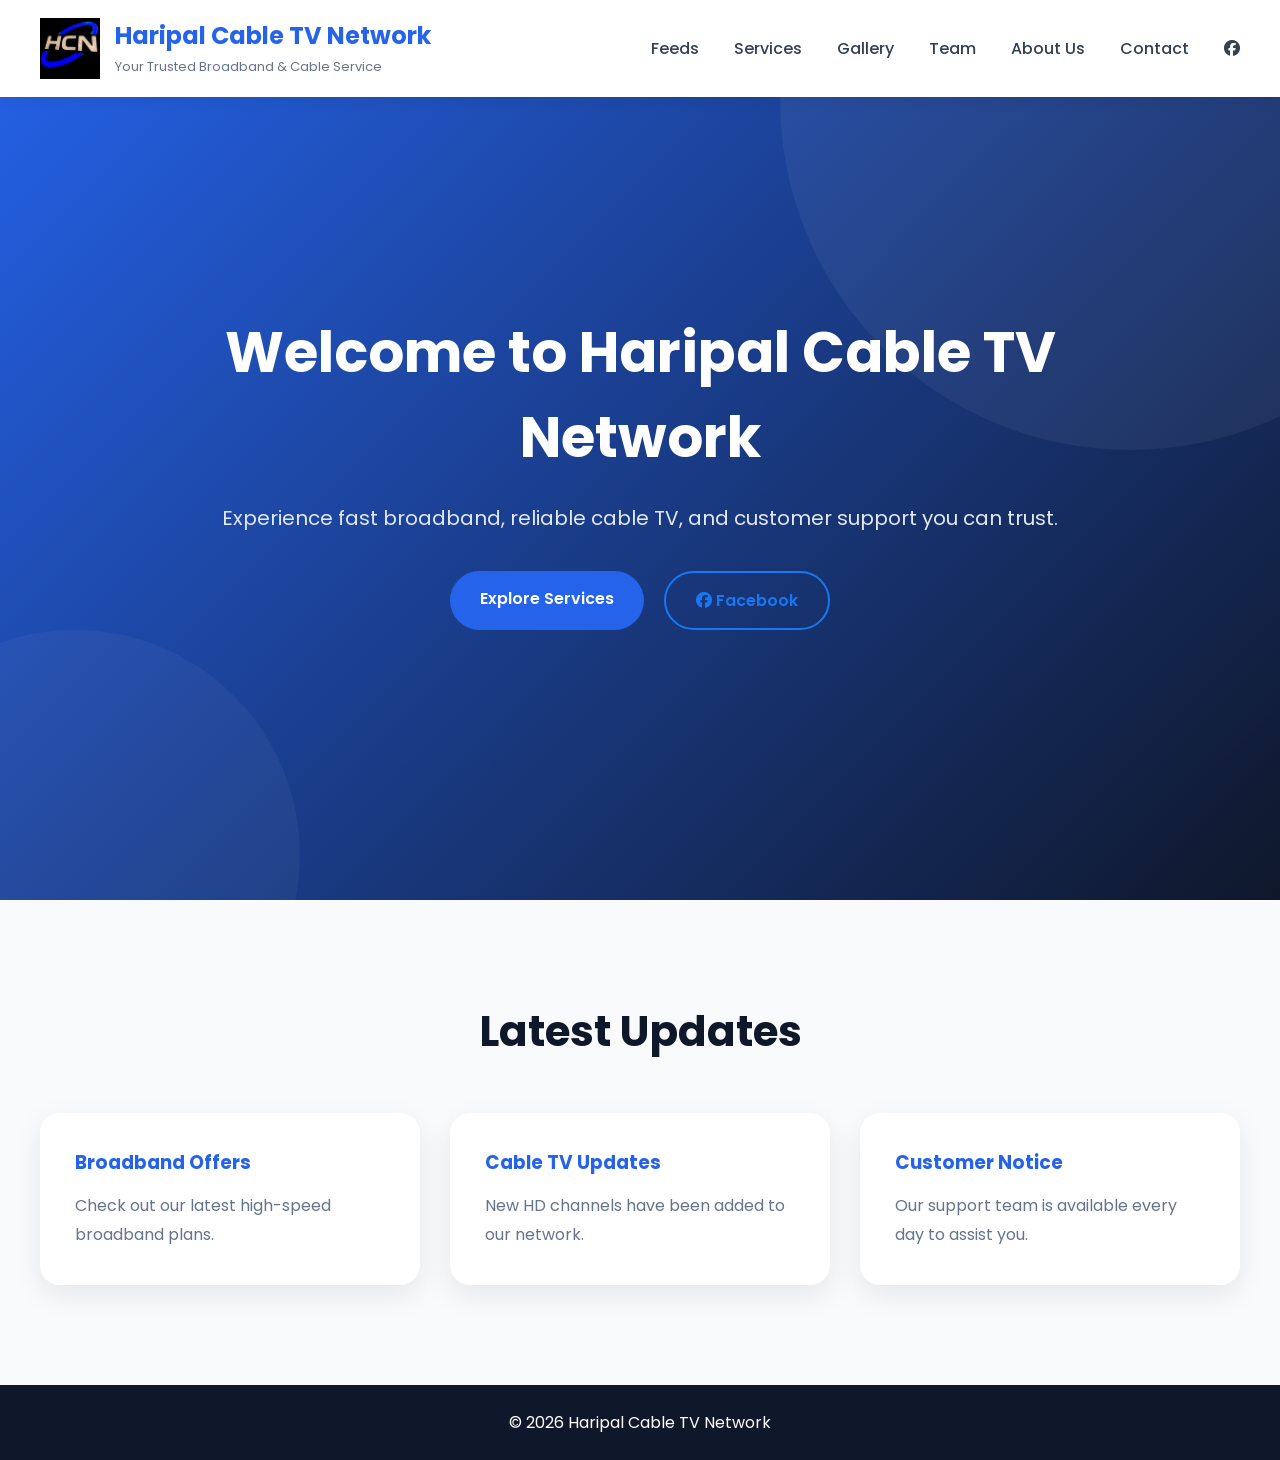
==== index.html @ 0d209b60 "Initial website upload" ====
<!DOCTYPE html>
<html lang="en">
<head>
    <meta charset="UTF-8">
    <meta name="viewport" content="width=device-width, initial-scale=1.0">

    <title>Haripal Cable TV Network</title>

    <link rel="stylesheet" href="style.css">

    <!-- Google Font -->
    <link href="https://fonts.googleapis.com/css2?family=Poppins:wght@300;400;500;600;700&display=swap" rel="stylesheet">

    <!-- Font Awesome -->
    <link rel="stylesheet"
    href="https://cdnjs.cloudflare.com/ajax/libs/font-awesome/6.6.0/css/all.min.css">

</head>
<body>

<!-- ================= NAVBAR ================= -->

<header>

    <nav class="navbar">

        <a href="#" class="logo">
            <img src="images/HCN.jpg" alt="Haripal Cable TV Network">
            <div>
                <h2>Haripal Cable TV Network</h2>
                <span>Your Trusted Broadband & Cable Service</span>
            </div>
        </a>

        <ul class="nav-links">

            <li><a href="index.html#feeds">Feeds</a></li>
            <li><a href="services.html">Services</a></li>
            <li><a href="gallery.html">Gallery</a></li>
            <li><a href="team.html">Team</a></li>
            <li><a href="about.html">About Us</a></li>
            <li><a href="contact.html">Contact</a></li>

            <li>
                <a href="https://www.facebook.com/profile.php?id=61586978473232"
                   target="_blank">
                    <i class="fab fa-facebook"></i>
                </a>
            </li>

        </ul>

        <div class="menu-toggle">

            <i class="fas fa-bars"></i>

        </div>

    </nav>

</header>


<!-- ================= HERO ================= -->

<section class="hero">

<div class="hero-content">

<h1>Welcome to Haripal Cable TV Network</h1>

<p>

Experience fast broadband, reliable cable TV, and customer support you can trust.

</p>

<div class="hero-buttons">

<a href="services.html" class="btn-primary">
Explore Services
</a>

<a href="https://www.facebook.com/profile.php?id=61586978473232"
target="_blank"
class="btn-secondary">

<i class="fab fa-facebook"></i>

Facebook

</a>

</div>

</div>

</section>

<section id="feeds" class="feeds">

    <h2>Latest Updates</h2>

    <div class="feed-container">

        <div class="feed-card">
            <h3>Broadband Offers</h3>
            <p>Check out our latest high-speed broadband plans.</p>
        </div>

        <div class="feed-card">
            <h3>Cable TV Updates</h3>
            <p>New HD channels have been added to our network.</p>
        </div>

        <div class="feed-card">
            <h3>Customer Notice</h3>
            <p>Our support team is available every day to assist you.</p>
        </div>

    </div>

</section>


<footer>

<p>

© 2026 Haripal Cable TV Network

</p>

</footer>

<script src="script.js"></script>

</body>
</html>
---- style.css ----
/* ==========================================
   Haripal Cable TV Network
   Premium Business Website
========================================== */

*{
    margin:0;
    padding:0;
    box-sizing:border-box;
    font-family:'Poppins',sans-serif;
}

html{
    scroll-behavior:smooth;
}

body{
    background:#ffffff;
    color:#1e293b;
    overflow-x:hidden;
}

/*==========================
        NAVBAR
==========================*/

header{

    position:fixed;

    top:0;

    width:100%;

    background:#ffffff;

    box-shadow:0 2px 15px rgba(0,0,0,.08);

    z-index:1000;

}

.navbar{

    max-width:1300px;

    margin:auto;

    padding:18px 40px;

    display:flex;

    justify-content:space-between;

    align-items:center;

}

.logo{

    display:flex;

    align-items:center;

    text-decoration:none;

    color:#111827;

}

.logo img{

    width:60px;

    margin-right:15px;

}

.logo h2{

    font-size:24px;

    color:#2563EB;

}

.logo span{

    font-size:13px;

    color:#64748B;

}

.nav-links{

    display:flex;

    list-style:none;

    gap:35px;

}

.nav-links a{

    text-decoration:none;

    color:#334155;

    font-weight:500;

    transition:.3s;

    position:relative;

}

.nav-links a::after{

    content:"";

    position:absolute;

    width:0;

    height:3px;

    left:0;

    bottom:-8px;

    background:#2563EB;

    transition:.3s;

}

.nav-links a:hover::after{

    width:100%;

}

.nav-links a:hover{

    color:#2563EB;

}

.menu-toggle{

    display:none;

    font-size:28px;

    cursor:pointer;

}

@media(max-width:900px){

.nav-links{

    position:fixed;

    top:90px;

    right:-100%;

    width:260px;

    height:100vh;

    background:#fff;

    flex-direction:column;

    padding:40px;

    transition:.4s;

    box-shadow:-10px 0 20px rgba(0,0,0,.08);

}

.nav-links.active{

    right:0;

}

.menu-toggle{

    display:block;

}

}

/* ===== HERO ===== */
.hero{
    min-height:100vh;
    display:flex;
    justify-content:center;
    align-items:center;
    text-align:center;
    padding:120px 20px 80px;
    background:linear-gradient(135deg,#2563eb,#0f172a);
    position:relative;
    overflow:hidden;
    color:#fff;
}

.hero::before{
    content:"";
    position:absolute;
    width:700px;
    height:700px;
    border-radius:50%;
    background:rgba(255,255,255,.05);
    top:-250px;
    right:-200px;
    animation:rotateCircle 20s linear infinite;
}

.hero::after{
    content:"";
    position:absolute;
    width:450px;
    height:450px;
    border-radius:50%;
    background:rgba(255,255,255,.04);
    bottom:-180px;
    left:-150px;
    animation:rotateCircle 14s linear infinite reverse;
}

.hero-content{
    max-width:850px;
    position:relative;
    z-index:5;
    animation:fadeUp 1s ease;
}

.hero h1{
    font-size:56px;
    color:#fff;
    margin-bottom:20px;
}

.hero p{
    font-size:20px;
    color:#e2e8f0;
    line-height:1.8;
    margin-bottom:35px;
}

@keyframes rotateCircle{
    from{transform:rotate(0deg);}
    to{transform:rotate(360deg);}
}

@keyframes fadeUp{
    from{
        opacity:0;
        transform:translateY(50px);
    }
    to{
        opacity:1;
        transform:translateY(0);
    }
}


.hero-buttons{
    display:flex;
    justify-content:center;
    gap:20px;
    flex-wrap:wrap;
}

.btn-primary,
.btn-secondary{
    text-decoration:none;
    padding:15px 30px;
    border-radius:50px;
    font-weight:600;
    transition:.3s;
}

.btn-primary{
    background:#2563eb;
    color:white;
}

.btn-primary:hover{
    background:#1d4ed8;
    transform:translateY(-3px);
}

.btn-secondary{
    border:2px solid #1877f2;
    color:#1877f2;
}

.btn-secondary:hover{
    background:#1877f2;
    color:white;
}
/* ===== FOOTER ===== */

footer{
    background:#0f172a;
    color:white;
    text-align:center;
    padding:25px;
}

/* ===== MOBILE ===== */

@media(max-width:768px){

.logo h2{
    font-size:22px;
}

.logo span{
    font-size:12px;
}

.hero h1{
    font-size:36px;
}

.hero p{
    font-size:16px;
}

.hero-buttons{
    flex-direction:column;
}

.btn-primary,
.btn-secondary{
    width:100%;
}

}
/*==========================
        FEEDS
==========================*/

.feeds{
    padding:100px 20px;
    background:#f8fafc;
}

.feeds h2{
    text-align:center;
    font-size:42px;
    color:#0f172a;
    margin-bottom:50px;
}

.feed-container{
    max-width:1200px;
    margin:auto;
    display:grid;
    grid-template-columns:repeat(auto-fit,minmax(320px,1fr));
    gap:30px;
}

.feed-card{
    background:#ffffff;
    padding:35px;
    border-radius:20px;
    box-shadow:0 10px 30px rgba(0,0,0,.08);
    transition:.35s;
}

.feed-card:hover{
    transform:translateY(-10px);
    box-shadow:0 20px 40px rgba(37,99,235,.15);
}

.feed-card h3{
    color:#2563eb;
    margin-bottom:15px;
}

.feed-card p{
    color:#64748b;
    line-height:1.8;
}
img{
    max-width:100%;
    height:auto;
    display:block;
}

section{
    width:100%;
    overflow:hidden;
}

.container{
    width:min(1300px,92%);
    margin:auto;
}
/*=========================================
PREMIUM RESPONSIVE DESIGN
Desktop • Laptop • Tablet • Mobile
=========================================*/

/* 1400px+ */
@media (min-width:1400px){

.hero-content{
    max-width:950px;
}

.hero h1{
    font-size:64px;
}

.hero p{
    font-size:22px;
}

}


/* Laptop */

@media (max-width:1200px){

.navbar{
    padding:18px 25px;
}

.hero h1{
    font-size:48px;
}

.hero p{
    font-size:18px;
}

.feed-container{
    grid-template-columns:repeat(2,1fr);
}

}


/* Tablet */

@media (max-width:992px){

.logo img{
    width:55px;
}

.logo h2{
    font-size:20px;
}

.nav-links{

    position:fixed;

    top:90px;

    right:-100%;

    width:280px;

    height:100vh;

    background:#fff;

    flex-direction:column;

    padding:45px 35px;

    box-shadow:-15px 0 40px rgba(0,0,0,.12);

}

.nav-links.active{
    right:0;
}

.menu-toggle{
    display:block;
}

.hero{

    padding:160px 20px 90px;

}

.hero h1{
    font-size:42px;
}

.hero p{
    font-size:18px;
}

.feed-container{
    grid-template-columns:repeat(2,1fr);
}

}


/* Mobile */

@media (max-width:768px){

.navbar{
    padding:16px 18px;
}

.logo img{
    width:48px;
}

.logo h2{
    font-size:18px;
}

.logo span{
    font-size:11px;
}

.hero{
    min-height:90vh;
}

.hero h1{
    font-size:34px;
    line-height:1.3;
}

.hero p{
    font-size:16px;
}

.hero-buttons{
    flex-direction:column;
}

.btn-primary,
.btn-secondary{
    width:100%;
}

.feed-container{
    grid-template-columns:1fr;
}

.feeds h2{
    font-size:32px;
}

.feed-card{
    padding:28px;
}

}


/* Small Phones */

@media (max-width:480px){

.hero{

    min-height:100vh;

    display:flex;

    justify-content:center;

    align-items:center;

    text-align:center;

    padding:120px 20px 80px;

    background:
    linear-gradient(135deg,#2563eb,#0f172a);

    color:#fff;

    position:relative;

    overflow:hidden;

}
.hero::before{

content:"";

position:absolute;

width:700px;

height:700px;

border-radius:50%;

background:rgba(255,255,255,.05);

top:-250px;

right:-200px;

animation:rotateCircle 20s linear infinite;

}

.hero::after{

content:"";

position:absolute;

width:450px;

height:450px;

border-radius:50%;

background:rgba(255,255,255,.04);

bottom:-180px;

left:-150px;

animation:rotateCircle 14s linear infinite reverse;

}

@keyframes rotateCircle{

from{
transform:rotate(0deg);
}

to{
transform:rotate(360deg);
}

}

.hero-content{

position:relative;

z-index:5;

animation:fadeUp 1s ease;

}

@keyframes fadeUp{

from{

opacity:0;

transform:translateY(50px);

}

to{

opacity:1;

transform:translateY(0);

}

}

.hero h1{
    font-size:28px;
}

.hero p{
    font-size:15px;
}

.logo span{
    display:none;
}

.feed-card{
    padding:22px;
}

footer{
    padding:20px;
}

}
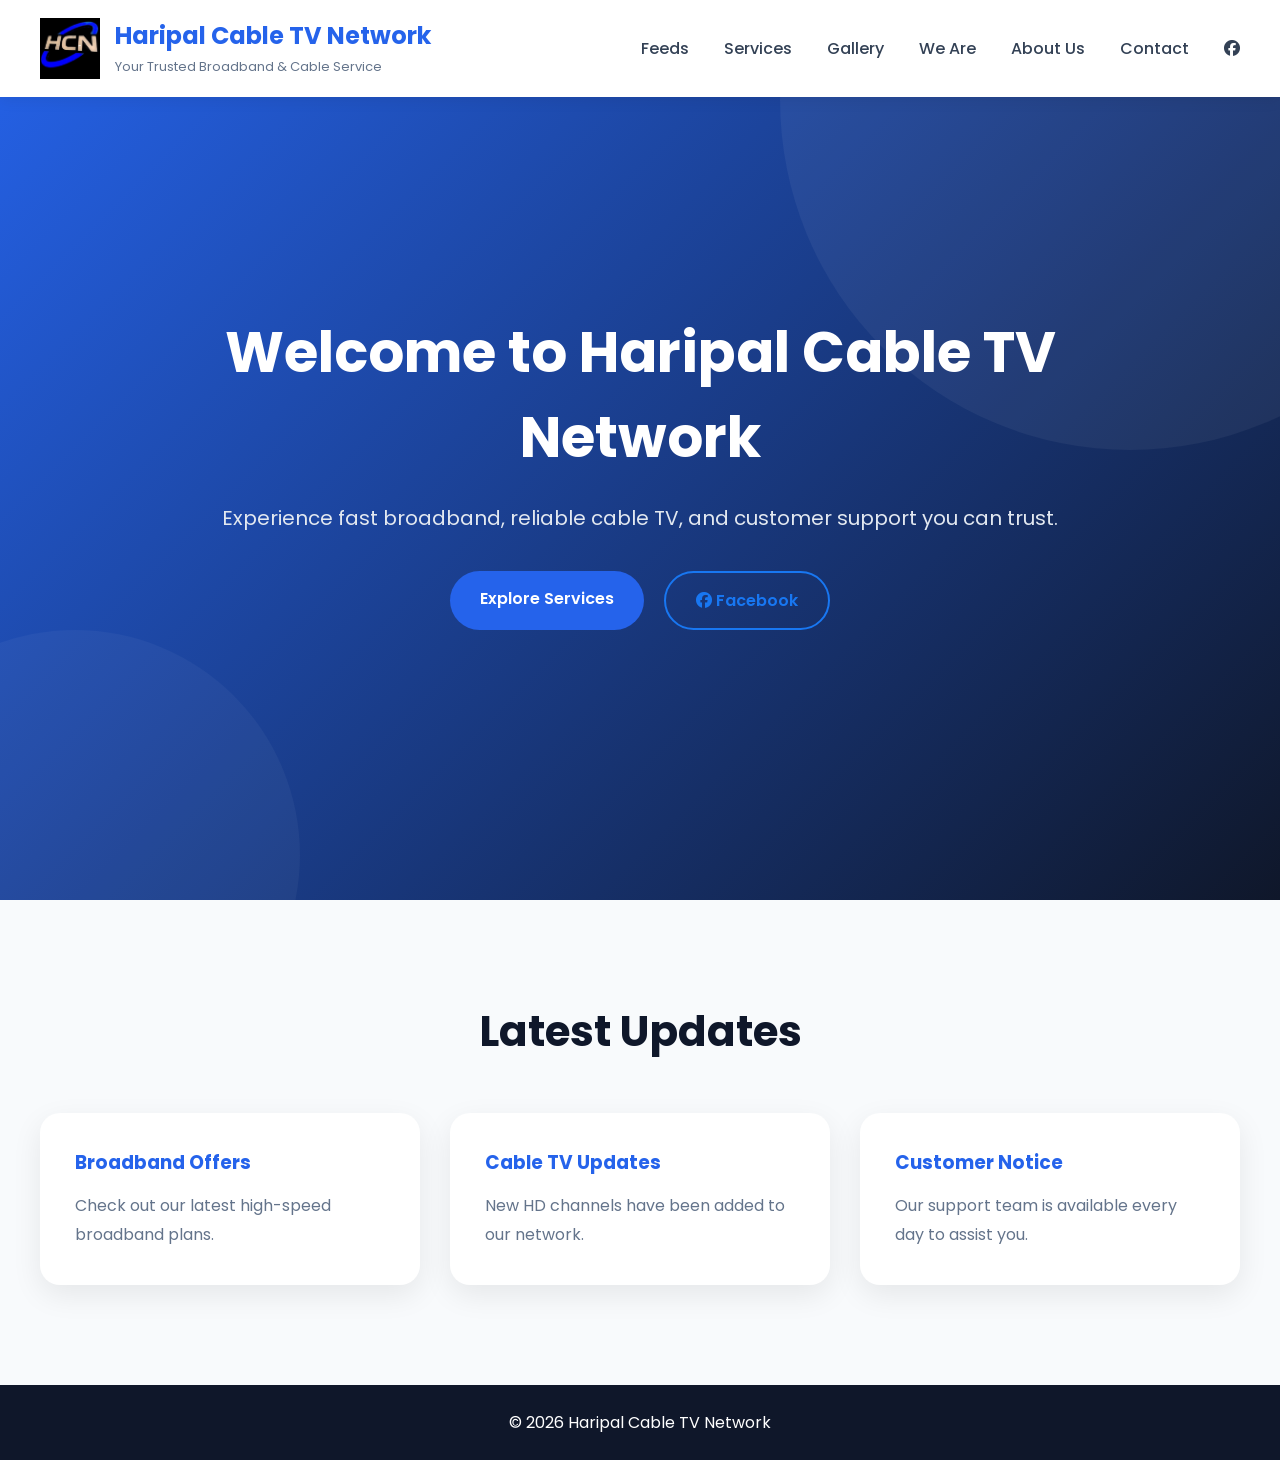
==== commit b959d6f3: "Updated navigation and location name" ====
--- a/index.html
+++ b/index.html
@@ -37,7 +37,7 @@
             <li><a href="index.html#feeds">Feeds</a></li>
             <li><a href="services.html">Services</a></li>
             <li><a href="gallery.html">Gallery</a></li>
-            <li><a href="team.html">Team</a></li>
+            <li><a href="team.html">We Are</a></li>
             <li><a href="about.html">About Us</a></li>
             <li><a href="contact.html">Contact</a></li>
 
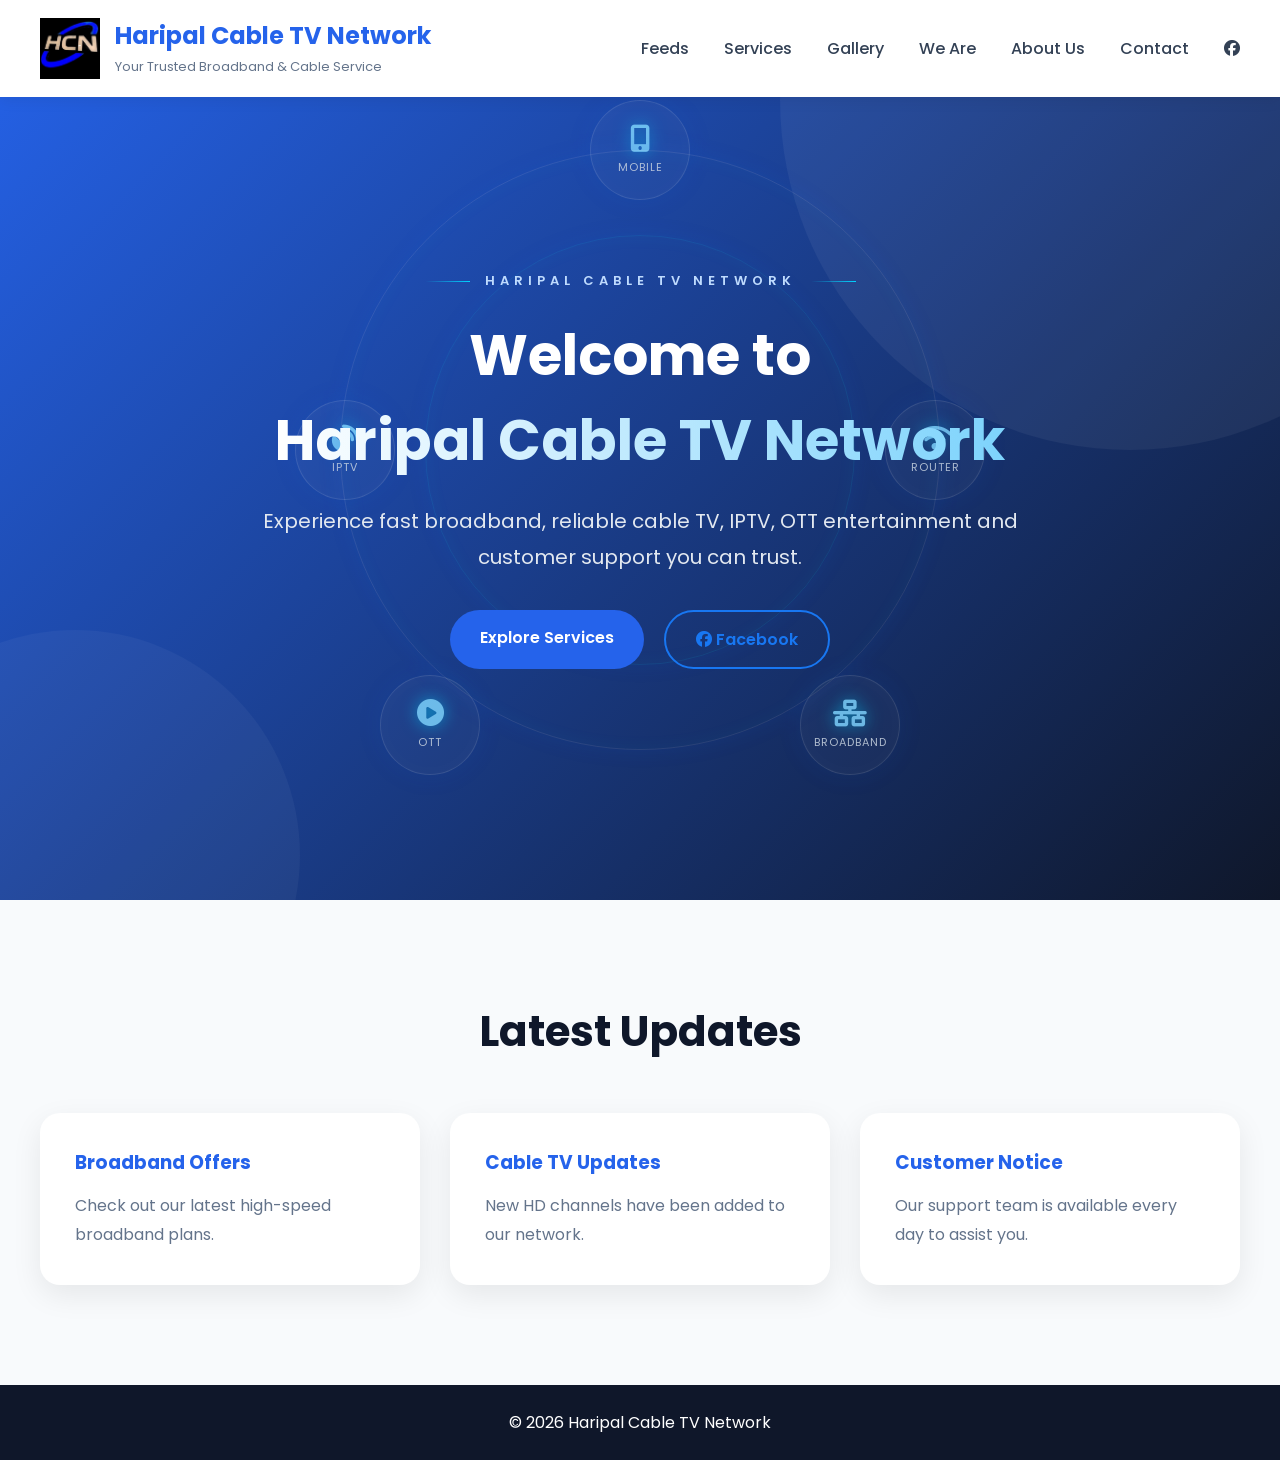
==== commit 0b9ec90c: "Added cinematic homepage animations" ====
--- a/index.html
+++ b/index.html
@@ -62,38 +62,79 @@
 
 
 <!-- ================= HERO ================= -->
-
 <section class="hero">
 
-<div class="hero-content">
+    <!-- CINEMATIC TECHNOLOGY ORBITS -->
+    <div class="tech-orbit">
 
-<h1>Welcome to Haripal Cable TV Network</h1>
+        <div class="tech-icon mobile-icon">
+            <i class="fas fa-mobile-screen-button"></i>
+            <span>Mobile</span>
+        </div>
 
-<p>
+        <div class="tech-icon router-icon">
+            <i class="fas fa-wifi"></i>
+            <span>Router</span>
+        </div>
 
-Experience fast broadband, reliable cable TV, and customer support you can trust.
+        <div class="tech-icon broadband-icon">
+            <i class="fas fa-network-wired"></i>
+            <span>Broadband</span>
+        </div>
 
-</p>
+        <div class="tech-icon ott-icon">
+            <i class="fas fa-play-circle"></i>
+            <span>OTT</span>
+        </div>
 
-<div class="hero-buttons">
+        <div class="tech-icon iptv-icon">
+            <i class="fas fa-satellite-dish"></i>
+            <span>IPTV</span>
+        </div>
 
-<a href="services.html" class="btn-primary">
-Explore Services
-</a>
+        <!-- glowing connection ring -->
+        <div class="orbit-ring ring-one"></div>
+        <div class="orbit-ring ring-two"></div>
 
-<a href="https://www.facebook.com/profile.php?id=61586978473232"
-target="_blank"
-class="btn-secondary">
+    </div>
 
-<i class="fab fa-facebook"></i>
 
-Facebook
+    <div class="hero-content">
 
-</a>
+        <div class="hero-brand">
+            <span class="brand-line"></span>
+            <span>HARIPAL CABLE TV NETWORK</span>
+            <span class="brand-line"></span>
+        </div>
 
-</div>
+        <h1>
+            Welcome to
+            <span>Haripal Cable TV Network</span>
+        </h1>
 
-</div>
+        <p>
+            Experience fast broadband, reliable cable TV,
+            IPTV, OTT entertainment and customer support you can trust.
+        </p>
+
+        <div class="hero-buttons">
+
+            <a href="services.html" class="btn-primary">
+                Explore Services
+            </a>
+
+            <a href="https://www.facebook.com/profile.php?id=61586978473232"
+               target="_blank"
+               class="btn-secondary">
+
+                <i class="fab fa-facebook"></i>
+                Facebook
+
+            </a>
+
+        </div>
+
+    </div>
 
 </section>
 
--- a/style.css
+++ b/style.css
@@ -515,7 +515,487 @@
 }
 
 }
-
+/* ==========================================
+   CINEMATIC TECHNOLOGY EFFECT
+========================================== */
+
+.hero{
+    isolation:isolate;
+}
+
+/* Technology orbit container */
+
+.tech-orbit{
+
+    position:absolute;
+
+    width:760px;
+    height:760px;
+
+    left:50%;
+    top:50%;
+
+    transform:translate(-50%,-50%);
+
+    z-index:1;
+
+    pointer-events:none;
+
+    opacity:.85;
+
+}
+
+
+/* ------------------------------------------
+   GLOWING ORBIT RINGS
+------------------------------------------ */
+
+.orbit-ring{
+
+    position:absolute;
+
+    border:1px solid rgba(255,255,255,.10);
+
+    border-radius:50%;
+
+    left:50%;
+    top:50%;
+
+    transform:translate(-50%,-50%);
+
+    box-shadow:
+        0 0 25px rgba(37,99,235,.12),
+        inset 0 0 25px rgba(0,212,255,.05);
+
+}
+
+
+.ring-one{
+
+    width:600px;
+    height:600px;
+
+    animation:
+        orbitRotate 25s linear infinite;
+
+}
+
+
+.ring-two{
+
+    width:430px;
+    height:430px;
+
+    border-color:rgba(0,212,255,.12);
+
+    animation:
+        orbitRotateReverse 18s linear infinite;
+
+}
+
+
+/* ------------------------------------------
+   TECHNOLOGY ICONS
+------------------------------------------ */
+
+.tech-icon{
+
+    position:absolute;
+
+    width:100px;
+    height:100px;
+
+    border-radius:50%;
+
+    display:flex;
+
+    flex-direction:column;
+
+    justify-content:center;
+
+    align-items:center;
+
+    color:rgba(255,255,255,.65);
+
+    border:1px solid rgba(255,255,255,.13);
+
+    background:rgba(255,255,255,.035);
+
+    backdrop-filter:blur(8px);
+
+    box-shadow:
+        0 0 30px rgba(37,99,235,.12),
+        inset 0 0 25px rgba(255,255,255,.025);
+
+    animation:cinematicFloat 5s ease-in-out infinite;
+
+}
+
+
+.tech-icon i{
+
+    font-size:27px;
+
+    margin-bottom:7px;
+
+    color:#7dd3fc;
+
+    filter:
+        drop-shadow(0 0 8px rgba(0,212,255,.65));
+
+}
+
+
+.tech-icon span{
+
+    font-size:11px;
+
+    letter-spacing:1px;
+
+    text-transform:uppercase;
+
+    color:#cbd5e1;
+
+}
+
+
+/* ------------------------------------------
+   INDIVIDUAL POSITIONS
+------------------------------------------ */
+
+.mobile-icon{
+
+    top:30px;
+    left:50%;
+
+    transform:translateX(-50%);
+
+    animation-delay:0s;
+
+}
+
+
+.router-icon{
+
+    right:35px;
+    top:50%;
+
+    transform:translateY(-50%);
+
+    animation-delay:1s;
+
+}
+
+
+.broadband-icon{
+
+    right:120px;
+    bottom:55px;
+
+    animation-delay:2s;
+
+}
+
+
+.ott-icon{
+
+    left:120px;
+    bottom:55px;
+
+    animation-delay:3s;
+
+}
+
+
+.iptv-icon{
+
+    left:35px;
+    top:50%;
+
+    transform:translateY(-50%);
+
+    animation-delay:4s;
+
+}
+
+
+/* ------------------------------------------
+   CINEMATIC FLOAT
+------------------------------------------ */
+
+@keyframes cinematicFloat{
+
+    0%,100%{
+
+        transform:translateY(0)
+                   scale(1);
+
+        opacity:.55;
+
+    }
+
+    50%{
+
+        transform:translateY(-12px)
+                   scale(1.04);
+
+        opacity:1;
+
+    }
+
+}
+
+
+/* ------------------------------------------
+   ORBIT ROTATION
+------------------------------------------ */
+
+@keyframes orbitRotate{
+
+    from{
+        transform:
+            translate(-50%,-50%)
+            rotate(0deg);
+    }
+
+    to{
+        transform:
+            translate(-50%,-50%)
+            rotate(360deg);
+    }
+
+}
+
+
+@keyframes orbitRotateReverse{
+
+    from{
+        transform:
+            translate(-50%,-50%)
+            rotate(360deg);
+    }
+
+    to{
+        transform:
+            translate(-50%,-50%)
+            rotate(0deg);
+    }
+
+}
+
+
+/* ==========================================
+   CINEMATIC COMPANY NAME
+========================================== */
+
+.hero-brand{
+
+    display:flex;
+
+    align-items:center;
+
+    justify-content:center;
+
+    gap:15px;
+
+    margin-bottom:22px;
+
+    font-size:13px;
+
+    font-weight:600;
+
+    letter-spacing:5px;
+
+    color:#bfdbfe;
+
+    transition:
+        letter-spacing .6s ease,
+        color .6s ease,
+        text-shadow .6s ease;
+
+}
+
+
+.hero-brand span:not(.brand-line){
+
+    cursor:pointer;
+
+    position:relative;
+
+}
+
+
+.hero-brand span:not(.brand-line)::after{
+
+    content:"";
+
+    position:absolute;
+
+    left:0;
+
+    bottom:-7px;
+
+    width:0;
+
+    height:2px;
+
+    background:
+        linear-gradient(
+            90deg,
+            transparent,
+            #00d4ff,
+            transparent
+        );
+
+    transition:width .6s ease;
+
+}
+
+
+.hero-brand:hover{
+
+    letter-spacing:8px;
+
+    color:#ffffff;
+
+    text-shadow:
+        0 0 8px rgba(0,212,255,.8),
+        0 0 25px rgba(37,99,235,.65),
+        0 0 50px rgba(0,212,255,.35);
+
+}
+
+
+.hero-brand:hover span:not(.brand-line)::after{
+
+    width:100%;
+
+}
+
+
+.brand-line{
+
+    width:45px;
+
+    height:1px;
+
+    background:
+        linear-gradient(
+            90deg,
+            transparent,
+            #00d4ff
+        );
+
+    transition:.6s ease;
+
+}
+
+
+.hero-brand:hover .brand-line{
+
+    width:75px;
+
+    box-shadow:
+        0 0 12px #00d4ff;
+
+}
+
+
+/* ==========================================
+   HERO TITLE ENHANCEMENT
+========================================== */
+
+.hero h1 span{
+
+    display:inline-block;
+
+    background:
+        linear-gradient(
+            90deg,
+            #ffffff,
+            #7dd3fc,
+            #ffffff
+        );
+
+    background-size:200% auto;
+
+    -webkit-background-clip:text;
+
+    background-clip:text;
+
+    -webkit-text-fill-color:transparent;
+
+    animation:textShimmer 5s linear infinite;
+
+}
+
+
+@keyframes textShimmer{
+
+    to{
+
+        background-position:
+            200% center;
+
+    }
+
+}
+
+
+/* ==========================================
+   CINEMATIC BUTTON GLOW
+========================================== */
+
+.btn-primary{
+
+    position:relative;
+
+    overflow:hidden;
+
+}
+
+
+.btn-primary::before{
+
+    content:"";
+
+    position:absolute;
+
+    top:0;
+    left:-120%;
+
+    width:80%;
+    height:100%;
+
+    background:
+        linear-gradient(
+            90deg,
+            transparent,
+            rgba(255,255,255,.45),
+            transparent
+        );
+
+    transform:skewX(-20deg);
+
+    transition:.7s;
+
+}
+
+
+.btn-primary:hover::before{
+
+    left:140%;
+
+}
+
+
+.btn-primary:hover{
+
+    box-shadow:
+        0 0 15px rgba(37,99,235,.6),
+        0 0 35px rgba(37,99,235,.35);
+
+}
 
 /* Mobile */
 
@@ -602,6 +1082,21 @@
     overflow:hidden;
 
 }
+.hero .cinematic-vignette {
+    position:absolute;
+    inset:0;
+    pointer-events:none;
+
+    background:
+        radial-gradient(
+            ellipse at center,
+            transparent 35%,
+            rgba(2,8,23,.35) 70%,
+            rgba(2,8,23,.75) 100%
+        );
+
+    z-index:2;
+}
 .hero::before{
 
 content:"";
@@ -708,4 +1203,196 @@
     padding:20px;
 }
 
+}
+/* ==========================================
+   TECHNOLOGY ORBIT - TABLET
+========================================== */
+
+@media(max-width:992px){
+
+    .tech-orbit{
+
+        width:600px;
+        height:600px;
+
+        opacity:.55;
+
+    }
+
+    .ring-one{
+
+        width:470px;
+        height:470px;
+
+    }
+
+    .ring-two{
+
+        width:340px;
+        height:340px;
+
+    }
+
+    .tech-icon{
+
+        width:75px;
+        height:75px;
+
+    }
+
+    .tech-icon i{
+
+        font-size:21px;
+
+    }
+
+    .tech-icon span{
+
+        font-size:9px;
+
+    }
+
+    .mobile-icon{
+
+        top:35px;
+
+    }
+
+    .router-icon{
+
+        right:20px;
+
+    }
+
+    .broadband-icon{
+
+        right:75px;
+        bottom:40px;
+
+    }
+
+    .ott-icon{
+
+        left:75px;
+        bottom:40px;
+
+    }
+
+    .iptv-icon{
+
+        left:20px;
+
+    }
+
+}
+
+
+/* ==========================================
+   TECHNOLOGY ORBIT - MOBILE
+========================================== */
+
+@media(max-width:600px){
+
+    .tech-orbit{
+
+        width:420px;
+        height:420px;
+
+        opacity:.28;
+
+    }
+
+    .ring-one{
+
+        width:330px;
+        height:330px;
+
+    }
+
+    .ring-two{
+
+        width:240px;
+        height:240px;
+
+    }
+
+    .tech-icon{
+
+        width:60px;
+        height:60px;
+
+        background:rgba(255,255,255,.025);
+
+    }
+
+    .tech-icon i{
+
+        font-size:17px;
+
+        margin-bottom:2px;
+
+    }
+
+    .tech-icon span{
+
+        font-size:7px;
+
+        letter-spacing:.5px;
+
+    }
+
+    .mobile-icon{
+
+        top:20px;
+
+    }
+
+    .router-icon{
+
+        right:8px;
+
+    }
+
+    .broadband-icon{
+
+        right:45px;
+        bottom:25px;
+
+    }
+
+    .ott-icon{
+
+        left:45px;
+        bottom:25px;
+
+    }
+
+    .iptv-icon{
+
+        left:8px;
+
+    }
+
+    .hero-brand{
+
+        font-size:9px;
+
+        letter-spacing:3px;
+
+        gap:8px;
+
+    }
+
+    .brand-line{
+
+        width:25px;
+
+    }
+
+    .hero-brand:hover{
+
+        letter-spacing:4px;
+
+    }
+
 }
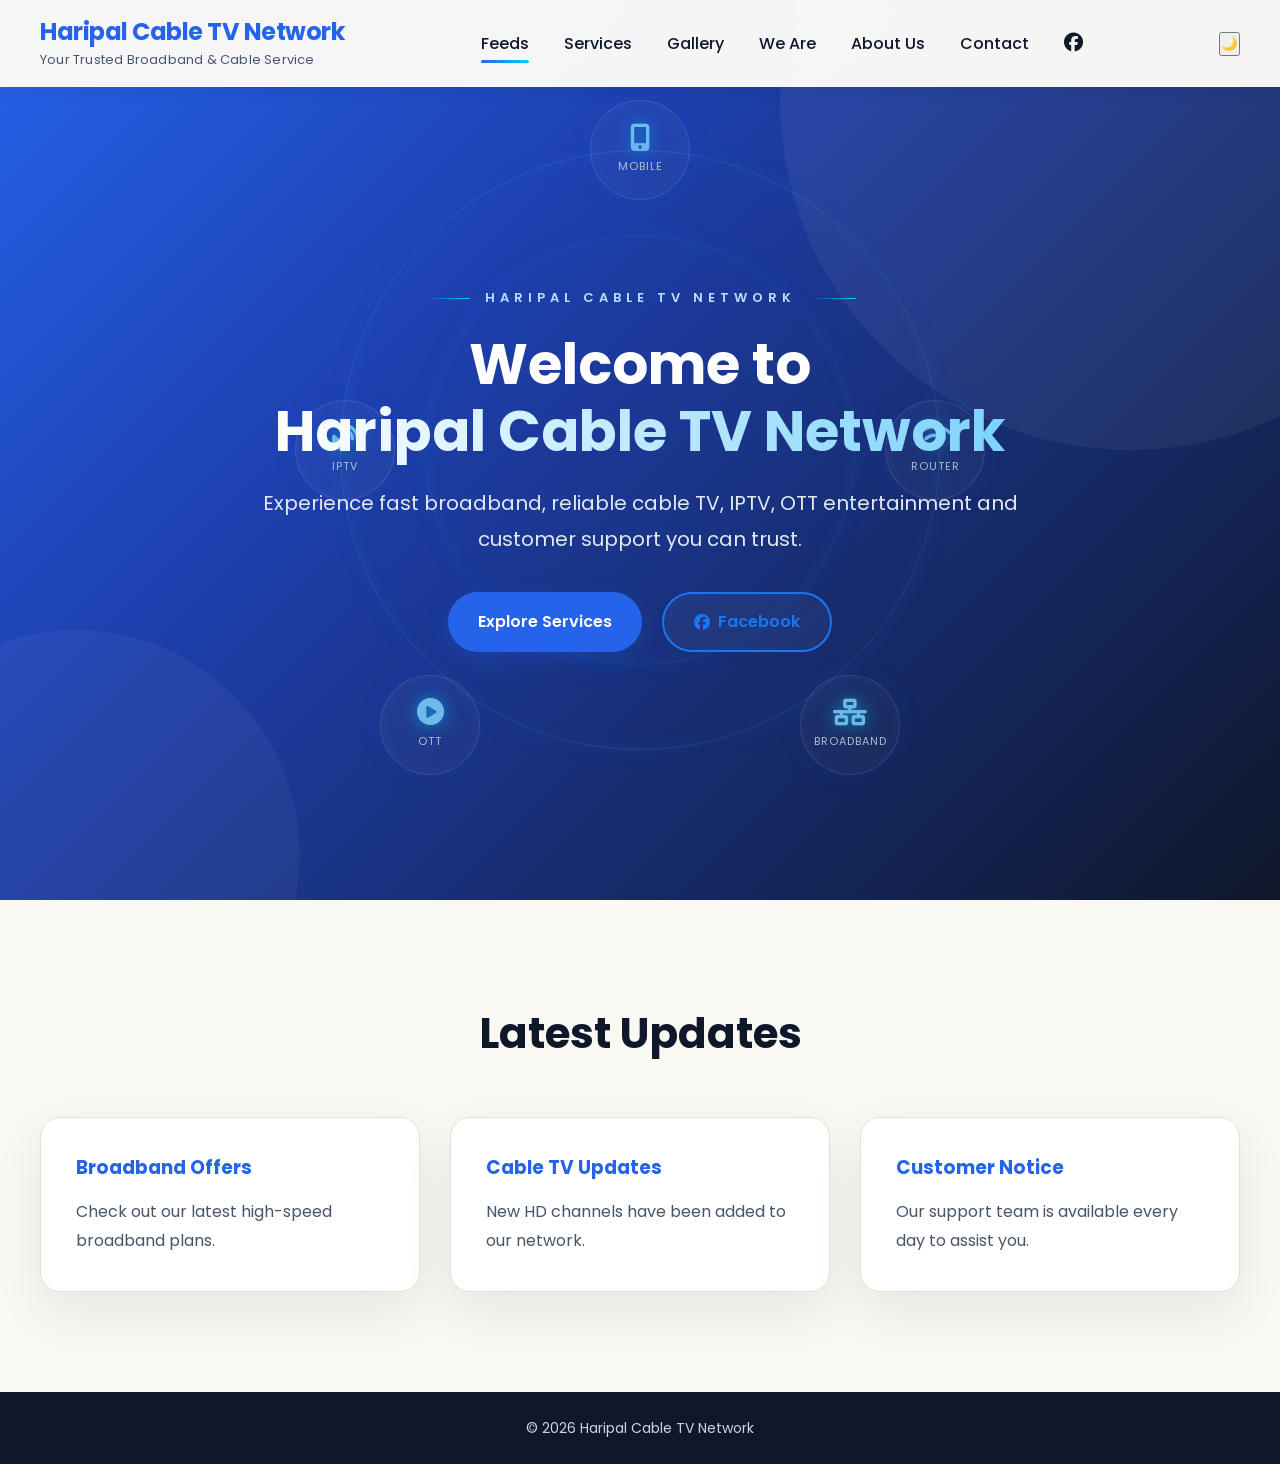
==== commit 0d5b09e7: "Update services page and remove theme mode" ====
--- a/index.html
+++ b/index.html
@@ -20,40 +20,69 @@
 
 <!-- ================= NAVBAR ================= -->
 
+<!-- ================= NAVBAR ================= -->
+
 <header>
 
     <nav class="navbar">
 
-        <a href="#" class="logo">
-            <img src="images/HCN.jpg" alt="Haripal Cable TV Network">
+        <a href="index.html" class="logo">
             <div>
                 <h2>Haripal Cable TV Network</h2>
-                <span>Your Trusted Broadband & Cable Service</span>
+                <span data-i18n="nav.tagline">Your Trusted Broadband & Cable Service</span>
             </div>
         </a>
 
         <ul class="nav-links">
 
-            <li><a href="index.html#feeds">Feeds</a></li>
-            <li><a href="services.html">Services</a></li>
-            <li><a href="gallery.html">Gallery</a></li>
-            <li><a href="team.html">We Are</a></li>
-            <li><a href="about.html">About Us</a></li>
-            <li><a href="contact.html">Contact</a></li>
+            <li>
+                <a class="active" href="index.html#feeds">Feeds</a>
+            </li>
+
+            <li>
+                <a href="services.html">Services</a>
+            </li>
+
+            <li>
+                <a href="gallery.html">Gallery</a>
+            </li>
+
+            <li>
+                <a href="team.html">We Are</a>
+            </li>
+
+            <li>
+                <a href="about.html">About Us</a>
+            </li>
+
+            <li>
+                <a href="contact.html">Contact</a>
+            </li>
 
             <li>
                 <a href="https://www.facebook.com/profile.php?id=61586978473232"
-                   target="_blank">
+                   target="_blank"
+                   rel="noopener noreferrer">
                     <i class="fab fa-facebook"></i>
                 </a>
             </li>
 
         </ul>
-
+        <div class="site-controls">
+
+    <button
+    type="button"
+    class="theme-toggle"
+    aria-label="Switch to Night Mode"
+    title="Night Mode">
+
+    🌙
+
+</button>
+
+</div>
         <div class="menu-toggle">
-
             <i class="fas fa-bars"></i>
-
         </div>
 
     </nav>
@@ -175,6 +204,6 @@
 </footer>
 
 <script src="script.js"></script>
-
+<script src="site-settings.js"></script>
 </body>
 </html>
--- a/style.css
+++ b/style.css
@@ -1,913 +1,650 @@
-/* ==========================================
-   Haripal Cable TV Network
-   Premium Business Website
-========================================== */
-
-*{
-    margin:0;
-    padding:0;
-    box-sizing:border-box;
-    font-family:'Poppins',sans-serif;
-}
-
-html{
-    scroll-behavior:smooth;
-}
-
-body{
-    background:#ffffff;
-    color:#1e293b;
-    overflow-x:hidden;
-}
-
-/*==========================
-        NAVBAR
-==========================*/
-
-header{
-
-    position:fixed;
-
-    top:0;
-
-    width:100%;
-
-    background:#ffffff;
-
-    box-shadow:0 2px 15px rgba(0,0,0,.08);
-
-    z-index:1000;
-
-}
-
-.navbar{
-
-    max-width:1300px;
-
-    margin:auto;
-
-    padding:18px 40px;
-
-    display:flex;
-
-    justify-content:space-between;
-
-    align-items:center;
-
-}
-
-.logo{
-
-    display:flex;
-
-    align-items:center;
-
-    text-decoration:none;
-
-    color:#111827;
-
-}
-
-.logo img{
-
-    width:60px;
-
-    margin-right:15px;
-
-}
-
-.logo h2{
-
-    font-size:24px;
-
-    color:#2563EB;
-
-}
-
-.logo span{
-
-    font-size:13px;
-
-    color:#64748B;
-
-}
-
-.nav-links{
-
-    display:flex;
-
-    list-style:none;
-
-    gap:35px;
-
-}
-
-.nav-links a{
-
-    text-decoration:none;
-
-    color:#334155;
-
-    font-weight:500;
-
-    transition:.3s;
-
-    position:relative;
-
-}
-
-.nav-links a::after{
-
-    content:"";
-
-    position:absolute;
-
-    width:0;
-
-    height:3px;
-
-    left:0;
-
-    bottom:-8px;
-
-    background:#2563EB;
-
-    transition:.3s;
-
-}
-
-.nav-links a:hover::after{
-
-    width:100%;
-
-}
-
-.nav-links a:hover{
-
-    color:#2563EB;
-
-}
-
-.menu-toggle{
-
-    display:none;
-
-    font-size:28px;
-
-    cursor:pointer;
-
-}
-
-@media(max-width:900px){
-
-.nav-links{
-
-    position:fixed;
-
-    top:90px;
-
-    right:-100%;
-
-    width:260px;
-
-    height:100vh;
-
-    background:#fff;
-
-    flex-direction:column;
-
-    padding:40px;
-
-    transition:.4s;
-
-    box-shadow:-10px 0 20px rgba(0,0,0,.08);
-
-}
-
-.nav-links.active{
-
-    right:0;
-
-}
-
-.menu-toggle{
-
-    display:block;
-
-}
-
-}
-
-/* ===== HERO ===== */
-.hero{
-    min-height:100vh;
-    display:flex;
-    justify-content:center;
-    align-items:center;
-    text-align:center;
-    padding:120px 20px 80px;
-    background:linear-gradient(135deg,#2563eb,#0f172a);
-    position:relative;
-    overflow:hidden;
-    color:#fff;
-}
-
-.hero::before{
-    content:"";
-    position:absolute;
-    width:700px;
-    height:700px;
-    border-radius:50%;
-    background:rgba(255,255,255,.05);
-    top:-250px;
-    right:-200px;
-    animation:rotateCircle 20s linear infinite;
-}
-
-.hero::after{
-    content:"";
-    position:absolute;
-    width:450px;
-    height:450px;
-    border-radius:50%;
-    background:rgba(255,255,255,.04);
-    bottom:-180px;
-    left:-150px;
-    animation:rotateCircle 14s linear infinite reverse;
-}
-
-.hero-content{
-    max-width:850px;
-    position:relative;
-    z-index:5;
-    animation:fadeUp 1s ease;
-}
-
-.hero h1{
-    font-size:56px;
-    color:#fff;
-    margin-bottom:20px;
-}
-
-.hero p{
-    font-size:20px;
-    color:#e2e8f0;
-    line-height:1.8;
-    margin-bottom:35px;
-}
-
-@keyframes rotateCircle{
-    from{transform:rotate(0deg);}
-    to{transform:rotate(360deg);}
-}
-
-@keyframes fadeUp{
-    from{
-        opacity:0;
-        transform:translateY(50px);
-    }
-    to{
-        opacity:1;
-        transform:translateY(0);
-    }
-}
-
-
-.hero-buttons{
-    display:flex;
-    justify-content:center;
-    gap:20px;
-    flex-wrap:wrap;
-}
-
-.btn-primary,
-.btn-secondary{
-    text-decoration:none;
-    padding:15px 30px;
-    border-radius:50px;
-    font-weight:600;
-    transition:.3s;
-}
-
-.btn-primary{
-    background:#2563eb;
-    color:white;
-}
-
-.btn-primary:hover{
-    background:#1d4ed8;
-    transform:translateY(-3px);
-}
-
-.btn-secondary{
-    border:2px solid #1877f2;
-    color:#1877f2;
-}
-
-.btn-secondary:hover{
-    background:#1877f2;
-    color:white;
-}
-/* ===== FOOTER ===== */
-
-footer{
-    background:#0f172a;
-    color:white;
-    text-align:center;
-    padding:25px;
-}
-
-/* ===== MOBILE ===== */
-
-@media(max-width:768px){
-
-.logo h2{
-    font-size:22px;
-}
-
-.logo span{
-    font-size:12px;
-}
-
-.hero h1{
-    font-size:36px;
-}
-
-.hero p{
-    font-size:16px;
-}
-
-.hero-buttons{
-    flex-direction:column;
-}
-
-.btn-primary,
-.btn-secondary{
-    width:100%;
-}
-
-}
-/*==========================
-        FEEDS
-==========================*/
-
-.feeds{
-    padding:100px 20px;
-    background:#f8fafc;
-}
-
-.feeds h2{
-    text-align:center;
-    font-size:42px;
-    color:#0f172a;
-    margin-bottom:50px;
-}
-
-.feed-container{
-    max-width:1200px;
-    margin:auto;
-    display:grid;
-    grid-template-columns:repeat(auto-fit,minmax(320px,1fr));
-    gap:30px;
-}
-
-.feed-card{
-    background:#ffffff;
-    padding:35px;
-    border-radius:20px;
-    box-shadow:0 10px 30px rgba(0,0,0,.08);
-    transition:.35s;
-}
-
-.feed-card:hover{
-    transform:translateY(-10px);
-    box-shadow:0 20px 40px rgba(37,99,235,.15);
-}
-
-.feed-card h3{
-    color:#2563eb;
-    margin-bottom:15px;
-}
-
-.feed-card p{
-    color:#64748b;
-    line-height:1.8;
-}
-img{
-    max-width:100%;
-    height:auto;
-    display:block;
-}
-
-section{
-    width:100%;
-    overflow:hidden;
-}
-
-.container{
-    width:min(1300px,92%);
-    margin:auto;
-}
-/*=========================================
-PREMIUM RESPONSIVE DESIGN
-Desktop • Laptop • Tablet • Mobile
-=========================================*/
-
-/* 1400px+ */
-@media (min-width:1400px){
-
-.hero-content{
-    max-width:950px;
-}
-
-.hero h1{
-    font-size:64px;
-}
-
-.hero p{
-    font-size:22px;
-}
-
-}
-
-
-/* Laptop */
-
-@media (max-width:1200px){
-
-.navbar{
-    padding:18px 25px;
-}
-
-.hero h1{
-    font-size:48px;
-}
-
-.hero p{
-    font-size:18px;
-}
-
-.feed-container{
-    grid-template-columns:repeat(2,1fr);
-}
-
-}
-
-
-/* Tablet */
-
-@media (max-width:992px){
-
-.logo img{
-    width:55px;
-}
-
-.logo h2{
-    font-size:20px;
-}
-
-.nav-links{
-
-    position:fixed;
-
-    top:90px;
-
-    right:-100%;
-
-    width:280px;
-
-    height:100vh;
-
-    background:#fff;
-
-    flex-direction:column;
-
-    padding:45px 35px;
-
-    box-shadow:-15px 0 40px rgba(0,0,0,.12);
-
-}
-
-.nav-links.active{
-    right:0;
-}
-
-.menu-toggle{
-    display:block;
-}
-
-.hero{
-
-    padding:160px 20px 90px;
-
-}
-
-.hero h1{
-    font-size:42px;
-}
-
-.hero p{
-    font-size:18px;
-}
-
-.feed-container{
-    grid-template-columns:repeat(2,1fr);
-}
-
-}
-/* ==========================================
-   CINEMATIC TECHNOLOGY EFFECT
-========================================== */
-
-.hero{
-    isolation:isolate;
-}
-
-/* Technology orbit container */
-
-.tech-orbit{
-
-    position:absolute;
-
-    width:760px;
-    height:760px;
-
-    left:50%;
-    top:50%;
-
-    transform:translate(-50%,-50%);
-
-    z-index:1;
-
-    pointer-events:none;
-
-    opacity:.85;
-
-}
-
-
-/* ------------------------------------------
-   GLOWING ORBIT RINGS
------------------------------------------- */
-
-.orbit-ring{
-
-    position:absolute;
-
-    border:1px solid rgba(255,255,255,.10);
-
-    border-radius:50%;
-
-    left:50%;
-    top:50%;
-
-    transform:translate(-50%,-50%);
+/* =========================================================
+   HARIPAL CABLE TV NETWORK
+   GLOBAL STYLE SYSTEM
+   LIGHT THEME ONLY
+========================================================= */
+
+
+/* =========================================================
+   ROOT VARIABLES
+========================================================= */
+
+:root {
+
+    --hcn-bg: #faf8f3;
+    --hcn-bg-secondary: #fffdf8;
+
+    --hcn-card: #ffffff;
+    --hcn-card-soft: #f8f5ed;
+
+    --hcn-text: #0f172a;
+    --hcn-text-secondary: #475569;
+
+    --hcn-primary: #2563eb;
+    --hcn-primary-dark: #1d4ed8;
+
+    --hcn-accent: #00d4ff;
+
+    --hcn-border: #e5e1d8;
+
+    --hcn-shadow:
+        0 20px 50px rgba(15, 23, 42, .08);
+}
+
+
+/* =========================================================
+   RESET
+========================================================= */
+
+* {
+
+    margin: 0;
+    padding: 0;
+
+    box-sizing: border-box;
+
+    font-family: 'Poppins', sans-serif;
+}
+
+html {
+
+    scroll-behavior: smooth;
+}
+
+body {
+
+    background: var(--hcn-bg);
+
+    color: var(--hcn-text);
+
+    overflow-x: hidden;
+
+    line-height: 1.6;
+}
+
+img {
+
+    max-width: 100%;
+
+    height: auto;
+
+    display: block;
+}
+
+a {
+
+    color: inherit;
+}
+
+button,
+input,
+textarea,
+select {
+
+    font-family: inherit;
+}
+
+section {
+
+    width: 100%;
+
+    overflow: hidden;
+}
+
+.container {
+
+    width: min(1300px, 92%);
+
+    margin: auto;
+}
+
+
+/* =========================================================
+   NAVBAR
+========================================================= */
+
+header {
+
+    position: fixed;
+
+    top: 0;
+    left: 0;
+
+    width: 100%;
+
+    background:
+        rgba(255, 253, 248, .96);
 
     box-shadow:
-        0 0 25px rgba(37,99,235,.12),
-        inset 0 0 25px rgba(0,212,255,.05);
-
-}
-
-
-.ring-one{
-
-    width:600px;
-    height:600px;
+        0 2px 15px rgba(0, 0, 0, .08);
+
+    backdrop-filter: blur(12px);
+
+    -webkit-backdrop-filter: blur(12px);
+
+    z-index: 1000;
+}
+
+
+/* =========================================================
+   NAVBAR CONTAINER
+========================================================= */
+
+.navbar {
+
+    max-width: 1300px;
+
+    margin: auto;
+
+    padding: 18px 40px;
+
+    display: flex;
+
+    justify-content: space-between;
+
+    align-items: center;
+
+    gap: 20px;
+}
+
+
+/* =========================================================
+   TEXT-ONLY BRANDING
+========================================================= */
+
+.logo {
+
+    display: flex;
+
+    align-items: center;
+
+    text-decoration: none;
+
+    color: var(--hcn-text);
+
+    flex-shrink: 0;
+
+    position: relative;
+
+    cursor: pointer;
+}
+
+.logo > div {
+
+    display: flex;
+
+    flex-direction: column;
+
+    gap: 2px;
+}
+
+.logo h2 {
+
+    margin: 0;
+
+    font-size: 24px;
+
+    line-height: 1.2;
+
+    font-weight: 700;
+
+    letter-spacing: -.5px;
+
+    color: var(--hcn-primary);
+
+    transition:
+        color .35s ease,
+        letter-spacing .35s ease,
+        text-shadow .35s ease,
+        transform .35s ease;
+}
+
+.logo span {
+
+    display: block;
+
+    margin-top: 3px;
+
+    font-size: 13px;
+
+    line-height: 1.3;
+
+    font-weight: 400;
+
+    color: var(--hcn-text-secondary);
+
+    letter-spacing: .2px;
+
+    transition:
+        color .35s ease,
+        letter-spacing .35s ease;
+}
+
+
+/* =========================================================
+   LOGO HOVER
+========================================================= */
+
+.logo:hover h2 {
+
+    color: var(--hcn-primary-dark);
+
+    letter-spacing: .1px;
+
+    transform:
+        translateY(-1px);
+
+    text-shadow:
+        0 0 8px rgba(37, 99, 235, .25),
+        0 0 20px rgba(37, 99, 235, .15);
+}
+
+.logo:hover span {
+
+    color: var(--hcn-primary);
+
+    letter-spacing: .4px;
+}
+
+
+/* Animated logo underline */
+
+.logo::after {
+
+    content: "";
+
+    position: absolute;
+
+    left: 0;
+
+    bottom: -7px;
+
+    width: 0;
+
+    height: 2px;
+
+    background:
+        linear-gradient(
+            90deg,
+            transparent,
+            var(--hcn-primary),
+            var(--hcn-accent),
+            transparent
+        );
+
+    transition:
+        width .5s ease;
+}
+
+.logo:hover::after {
+
+    width: 100%;
+}
+
+
+/* =========================================================
+   NAVIGATION LINKS
+========================================================= */
+
+.nav-links {
+
+    display: flex;
+
+    align-items: center;
+
+    list-style: none;
+
+    gap: 35px;
+}
+
+.nav-links a {
+
+    text-decoration: none;
+
+    color: var(--hcn-text);
+
+    font-weight: 500;
+
+    position: relative;
+
+    transition:
+        color .3s ease;
+}
+
+.nav-links a::after {
+
+    content: "";
+
+    position: absolute;
+
+    width: 0;
+
+    height: 3px;
+
+    left: 0;
+
+    bottom: -8px;
+
+    border-radius: 10px;
+
+    background:
+        linear-gradient(
+            90deg,
+            var(--hcn-primary),
+            var(--hcn-accent)
+        );
+
+    transition:
+        width .3s ease;
+}
+
+.nav-links a:hover::after,
+.nav-links a.active::after {
+
+    width: 100%;
+}
+
+.nav-links a:hover {
+
+    color: var(--hcn-primary);
+}
+
+
+/* Facebook icon */
+
+.nav-links a i {
+
+    font-size: 19px;
+
+    transition:
+        transform .3s ease,
+        color .3s ease;
+}
+
+.nav-links a:hover i {
+
+    transform:
+        scale(1.15);
+}
+
+
+/* =========================================================
+   MOBILE MENU BUTTON
+========================================================= */
+
+.menu-toggle {
+
+    display: none;
+
+    width: 44px;
+    height: 44px;
+
+    align-items: center;
+    justify-content: center;
+
+    font-size: 25px;
+
+    color: var(--hcn-text);
+
+    cursor: pointer;
+
+    border-radius: 10px;
+
+    transition:
+        background-color .3s ease,
+        color .3s ease,
+        transform .3s ease;
+}
+
+.menu-toggle:hover {
+
+    background:
+        rgba(37, 99, 235, .08);
+
+    color:
+        var(--hcn-primary);
+
+    transform:
+        scale(1.05);
+}
+
+
+/* =========================================================
+   HERO
+========================================================= */
+
+.hero {
+
+    min-height: 100vh;
+
+    display: flex;
+
+    justify-content: center;
+
+    align-items: center;
+
+    text-align: center;
+
+    padding: 120px 20px 80px;
+
+    background:
+        linear-gradient(
+            135deg,
+            #2563eb 0%,
+            #1e40af 35%,
+            #0f172a 100%
+        );
+
+    position: relative;
+
+    overflow: hidden;
+
+    color: #ffffff;
+
+    isolation: isolate;
+}
+
+
+/* =========================================================
+   HERO BACKGROUND CIRCLES
+========================================================= */
+
+.hero::before {
+
+    content: "";
+
+    position: absolute;
+
+    width: 700px;
+    height: 700px;
+
+    border-radius: 50%;
+
+    background:
+        rgba(255, 255, 255, .05);
+
+    top: -250px;
+
+    right: -200px;
 
     animation:
-        orbitRotate 25s linear infinite;
-
-}
-
-
-.ring-two{
-
-    width:430px;
-    height:430px;
-
-    border-color:rgba(0,212,255,.12);
+        rotateCircle 20s linear infinite;
+
+    pointer-events: none;
+}
+
+.hero::after {
+
+    content: "";
+
+    position: absolute;
+
+    width: 450px;
+    height: 450px;
+
+    border-radius: 50%;
+
+    background:
+        rgba(255, 255, 255, .04);
+
+    bottom: -180px;
+
+    left: -150px;
 
     animation:
-        orbitRotateReverse 18s linear infinite;
-
-}
-
-
-/* ------------------------------------------
-   TECHNOLOGY ICONS
------------------------------------------- */
-
-.tech-icon{
-
-    position:absolute;
-
-    width:100px;
-    height:100px;
-
-    border-radius:50%;
-
-    display:flex;
-
-    flex-direction:column;
-
-    justify-content:center;
-
-    align-items:center;
-
-    color:rgba(255,255,255,.65);
-
-    border:1px solid rgba(255,255,255,.13);
-
-    background:rgba(255,255,255,.035);
-
-    backdrop-filter:blur(8px);
-
-    box-shadow:
-        0 0 30px rgba(37,99,235,.12),
-        inset 0 0 25px rgba(255,255,255,.025);
-
-    animation:cinematicFloat 5s ease-in-out infinite;
-
-}
-
-
-.tech-icon i{
-
-    font-size:27px;
-
-    margin-bottom:7px;
-
-    color:#7dd3fc;
-
-    filter:
-        drop-shadow(0 0 8px rgba(0,212,255,.65));
-
-}
-
-
-.tech-icon span{
-
-    font-size:11px;
-
-    letter-spacing:1px;
-
-    text-transform:uppercase;
-
-    color:#cbd5e1;
-
-}
-
-
-/* ------------------------------------------
-   INDIVIDUAL POSITIONS
------------------------------------------- */
-
-.mobile-icon{
-
-    top:30px;
-    left:50%;
-
-    transform:translateX(-50%);
-
-    animation-delay:0s;
-
-}
-
-
-.router-icon{
-
-    right:35px;
-    top:50%;
-
-    transform:translateY(-50%);
-
-    animation-delay:1s;
-
-}
-
-
-.broadband-icon{
-
-    right:120px;
-    bottom:55px;
-
-    animation-delay:2s;
-
-}
-
-
-.ott-icon{
-
-    left:120px;
-    bottom:55px;
-
-    animation-delay:3s;
-
-}
-
-
-.iptv-icon{
-
-    left:35px;
-    top:50%;
-
-    transform:translateY(-50%);
-
-    animation-delay:4s;
-
-}
-
-
-/* ------------------------------------------
-   CINEMATIC FLOAT
------------------------------------------- */
-
-@keyframes cinematicFloat{
-
-    0%,100%{
-
-        transform:translateY(0)
-                   scale(1);
-
-        opacity:.55;
-
-    }
-
-    50%{
-
-        transform:translateY(-12px)
-                   scale(1.04);
-
-        opacity:1;
-
-    }
-
-}
-
-
-/* ------------------------------------------
-   ORBIT ROTATION
------------------------------------------- */
-
-@keyframes orbitRotate{
-
-    from{
-        transform:
-            translate(-50%,-50%)
-            rotate(0deg);
-    }
-
-    to{
-        transform:
-            translate(-50%,-50%)
-            rotate(360deg);
-    }
-
-}
-
-
-@keyframes orbitRotateReverse{
-
-    from{
-        transform:
-            translate(-50%,-50%)
-            rotate(360deg);
-    }
-
-    to{
-        transform:
-            translate(-50%,-50%)
-            rotate(0deg);
-    }
-
-}
-
-
-/* ==========================================
-   CINEMATIC COMPANY NAME
-========================================== */
-
-.hero-brand{
-
-    display:flex;
-
-    align-items:center;
-
-    justify-content:center;
-
-    gap:15px;
-
-    margin-bottom:22px;
-
-    font-size:13px;
-
-    font-weight:600;
-
-    letter-spacing:5px;
-
-    color:#bfdbfe;
+        rotateCircle 14s linear infinite reverse;
+
+    pointer-events: none;
+}
+
+
+/* =========================================================
+   HERO CONTENT
+========================================================= */
+
+.hero-content {
+
+    max-width: 850px;
+
+    position: relative;
+
+    z-index: 5;
+
+    animation:
+        fadeUp 1s ease;
+}
+
+
+/* =========================================================
+   HERO BRAND
+========================================================= */
+
+.hero-brand {
+
+    display: flex;
+
+    align-items: center;
+
+    justify-content: center;
+
+    gap: 15px;
+
+    margin-bottom: 22px;
+
+    font-size: 13px;
+
+    font-weight: 600;
+
+    letter-spacing: 5px;
+
+    color: #bfdbfe;
 
     transition:
         letter-spacing .6s ease,
         color .6s ease,
         text-shadow .6s ease;
-
-}
-
-
-.hero-brand span:not(.brand-line){
-
-    cursor:pointer;
-
-    position:relative;
-
-}
-
-
-.hero-brand span:not(.brand-line)::after{
-
-    content:"";
-
-    position:absolute;
-
-    left:0;
-
-    bottom:-7px;
-
-    width:0;
-
-    height:2px;
+}
+
+.hero-brand span:not(.brand-line) {
+
+    cursor: pointer;
+
+    position: relative;
+}
+
+.hero-brand span:not(.brand-line)::after {
+
+    content: "";
+
+    position: absolute;
+
+    left: 0;
+
+    bottom: -7px;
+
+    width: 0;
+
+    height: 2px;
 
     background:
         linear-gradient(
             90deg,
             transparent,
-            #00d4ff,
+            var(--hcn-accent),
             transparent
         );
 
-    transition:width .6s ease;
-
-}
-
-
-.hero-brand:hover{
-
-    letter-spacing:8px;
-
-    color:#ffffff;
+    transition:
+        width .6s ease;
+}
+
+.hero-brand:hover {
+
+    letter-spacing: 8px;
+
+    color: #ffffff;
 
     text-shadow:
-        0 0 8px rgba(0,212,255,.8),
-        0 0 25px rgba(37,99,235,.65),
-        0 0 50px rgba(0,212,255,.35);
-
-}
-
-
-.hero-brand:hover span:not(.brand-line)::after{
-
-    width:100%;
-
-}
-
-
-.brand-line{
-
-    width:45px;
-
-    height:1px;
+        0 0 8px rgba(0, 212, 255, .8),
+        0 0 25px rgba(37, 99, 235, .65),
+        0 0 50px rgba(0, 212, 255, .35);
+}
+
+.hero-brand:hover
+span:not(.brand-line)::after {
+
+    width: 100%;
+}
+
+
+/* =========================================================
+   HERO BRAND LINES
+========================================================= */
+
+.brand-line {
+
+    width: 45px;
+
+    height: 1px;
 
     background:
         linear-gradient(
             90deg,
             transparent,
-            #00d4ff
+            var(--hcn-accent)
         );
 
-    transition:.6s ease;
-
-}
-
-
-.hero-brand:hover .brand-line{
-
-    width:75px;
+    transition:
+        width .6s ease;
+}
+
+.hero-brand:hover .brand-line {
+
+    width: 75px;
 
     box-shadow:
-        0 0 12px #00d4ff;
-
-}
-
-
-/* ==========================================
-   HERO TITLE ENHANCEMENT
-========================================== */
-
-.hero h1 span{
-
-    display:inline-block;
+        0 0 12px var(--hcn-accent);
+}
+
+
+/* =========================================================
+   HERO TITLE
+========================================================= */
+
+.hero h1 {
+
+    font-size: 56px;
+
+    line-height: 1.2;
+
+    color: #ffffff;
+
+    margin-bottom: 20px;
+}
+
+.hero h1 span {
+
+    display: inline-block;
 
     background:
         linear-gradient(
@@ -917,482 +654,1106 @@
             #ffffff
         );
 
-    background-size:200% auto;
-
-    -webkit-background-clip:text;
-
-    background-clip:text;
-
-    -webkit-text-fill-color:transparent;
-
-    animation:textShimmer 5s linear infinite;
-
-}
-
-
-@keyframes textShimmer{
-
-    to{
-
-        background-position:
-            200% center;
-
-    }
-
-}
-
-
-/* ==========================================
-   CINEMATIC BUTTON GLOW
-========================================== */
-
-.btn-primary{
-
-    position:relative;
-
-    overflow:hidden;
-
-}
-
-
-.btn-primary::before{
-
-    content:"";
-
-    position:absolute;
-
-    top:0;
-    left:-120%;
-
-    width:80%;
-    height:100%;
+    background-size: 200% auto;
+
+    -webkit-background-clip: text;
+
+    background-clip: text;
+
+    -webkit-text-fill-color: transparent;
+
+    animation:
+        textShimmer 5s linear infinite;
+}
+
+
+/* =========================================================
+   HERO DESCRIPTION
+========================================================= */
+
+.hero p {
+
+    font-size: 20px;
+
+    color: #e2e8f0;
+
+    line-height: 1.8;
+
+    margin-bottom: 35px;
+}
+
+
+/* =========================================================
+   HERO BUTTONS
+========================================================= */
+
+.hero-buttons {
+
+    display: flex;
+
+    justify-content: center;
+
+    gap: 20px;
+
+    flex-wrap: wrap;
+}
+
+.btn-primary,
+.btn-secondary {
+
+    text-decoration: none;
+
+    padding: 15px 30px;
+
+    border-radius: 50px;
+
+    font-weight: 600;
+
+    display: inline-flex;
+
+    align-items: center;
+
+    justify-content: center;
+
+    gap: 8px;
+
+    transition:
+        transform .3s ease,
+        background-color .3s ease,
+        color .3s ease,
+        box-shadow .3s ease,
+        border-color .3s ease;
+}
+
+
+/* =========================================================
+   PRIMARY BUTTON
+========================================================= */
+
+.btn-primary {
+
+    position: relative;
+
+    overflow: hidden;
+
+    background:
+        var(--hcn-primary);
+
+    color:
+        #ffffff;
+
+    box-shadow:
+        0 8px 25px rgba(37, 99, 235, .25);
+}
+
+.btn-primary::before {
+
+    content: "";
+
+    position: absolute;
+
+    top: 0;
+
+    left: -120%;
+
+    width: 80%;
+
+    height: 100%;
 
     background:
         linear-gradient(
             90deg,
             transparent,
-            rgba(255,255,255,.45),
+            rgba(255, 255, 255, .45),
             transparent
         );
 
-    transform:skewX(-20deg);
-
-    transition:.7s;
-
-}
-
-
-.btn-primary:hover::before{
-
-    left:140%;
-
-}
-
-
-.btn-primary:hover{
+    transform:
+        skewX(-20deg);
+
+    transition:
+        .7s;
+}
+
+.btn-primary:hover::before {
+
+    left: 140%;
+}
+
+.btn-primary:hover {
+
+    background:
+        var(--hcn-primary-dark);
+
+    transform:
+        translateY(-3px);
 
     box-shadow:
-        0 0 15px rgba(37,99,235,.6),
-        0 0 35px rgba(37,99,235,.35);
-
-}
-
-/* Mobile */
-
-@media (max-width:768px){
-
-.navbar{
-    padding:16px 18px;
-}
-
-.logo img{
-    width:48px;
-}
-
-.logo h2{
-    font-size:18px;
-}
-
-.logo span{
-    font-size:11px;
-}
-
-.hero{
-    min-height:90vh;
-}
-
-.hero h1{
-    font-size:34px;
-    line-height:1.3;
-}
-
-.hero p{
-    font-size:16px;
-}
-
-.hero-buttons{
-    flex-direction:column;
-}
-
-.btn-primary,
-.btn-secondary{
-    width:100%;
-}
-
-.feed-container{
-    grid-template-columns:1fr;
-}
-
-.feeds h2{
-    font-size:32px;
-}
-
-.feed-card{
-    padding:28px;
-}
-
-}
-
-
-/* Small Phones */
-
-@media (max-width:480px){
-
-.hero{
-
-    min-height:100vh;
-
-    display:flex;
-
-    justify-content:center;
-
-    align-items:center;
-
-    text-align:center;
-
-    padding:120px 20px 80px;
-
-    background:
-    linear-gradient(135deg,#2563eb,#0f172a);
-
-    color:#fff;
-
-    position:relative;
-
-    overflow:hidden;
-
-}
+        0 0 15px rgba(37, 99, 235, .6),
+        0 0 35px rgba(37, 99, 235, .35);
+}
+
+
+/* =========================================================
+   SECONDARY BUTTON
+========================================================= */
+
+.btn-secondary {
+
+    border:
+        2px solid #1877f2;
+
+    color:
+        #1877f2;
+
+    background:
+        rgba(255, 255, 255, .04);
+}
+
+.btn-secondary:hover {
+
+    background:
+        #1877f2;
+
+    color:
+        #ffffff;
+
+    transform:
+        translateY(-3px);
+
+    box-shadow:
+        0 8px 25px rgba(24, 119, 242, .25);
+}
+
+
+/* =========================================================
+   TECHNOLOGY ORBIT
+========================================================= */
+
+.tech-orbit {
+
+    position: absolute;
+
+    width: 760px;
+    height: 760px;
+
+    left: 50%;
+    top: 50%;
+
+    transform:
+        translate(-50%, -50%);
+
+    z-index: 1;
+
+    pointer-events: none;
+
+    opacity: .85;
+}
+
+
+/* =========================================================
+   ORBIT RINGS
+========================================================= */
+
+.orbit-ring {
+
+    position: absolute;
+
+    border:
+        1px solid rgba(255, 255, 255, .10);
+
+    border-radius: 50%;
+
+    left: 50%;
+    top: 50%;
+
+    transform:
+        translate(-50%, -50%);
+
+    box-shadow:
+        0 0 25px rgba(37, 99, 235, .12),
+        inset 0 0 25px rgba(0, 212, 255, .05);
+}
+
+.ring-one {
+
+    width: 600px;
+    height: 600px;
+
+    animation:
+        orbitRotate 25s linear infinite;
+}
+
+.ring-two {
+
+    width: 430px;
+    height: 430px;
+
+    border-color:
+        rgba(0, 212, 255, .12);
+
+    animation:
+        orbitRotateReverse 18s linear infinite;
+}
+
+
+/* =========================================================
+   TECHNOLOGY ICONS
+========================================================= */
+
+.tech-icon {
+
+    position: absolute;
+
+    width: 100px;
+    height: 100px;
+
+    border-radius: 50%;
+
+    display: flex;
+
+    flex-direction: column;
+
+    justify-content: center;
+
+    align-items: center;
+
+    color:
+        rgba(255, 255, 255, .65);
+
+    border:
+        1px solid rgba(255, 255, 255, .13);
+
+    background:
+        rgba(255, 255, 255, .035);
+
+    backdrop-filter:
+        blur(8px);
+
+    -webkit-backdrop-filter:
+        blur(8px);
+
+    box-shadow:
+        0 0 30px rgba(37, 99, 235, .12),
+        inset 0 0 25px rgba(255, 255, 255, .025);
+
+    animation:
+        cinematicFloat 5s ease-in-out infinite;
+}
+
+.tech-icon i {
+
+    font-size: 27px;
+
+    margin-bottom: 7px;
+
+    color:
+        #7dd3fc;
+
+    filter:
+        drop-shadow(
+            0 0 8px rgba(0, 212, 255, .65)
+        );
+}
+
+.tech-icon span {
+
+    font-size: 11px;
+
+    letter-spacing: 1px;
+
+    text-transform: uppercase;
+
+    color:
+        #cbd5e1;
+}
+
+
+/* =========================================================
+   TECHNOLOGY POSITIONS
+========================================================= */
+
+.mobile-icon {
+
+    top: 30px;
+    left: 50%;
+
+    transform:
+        translateX(-50%);
+
+    animation-delay: 0s;
+}
+
+.router-icon {
+
+    right: 35px;
+    top: 50%;
+
+    transform:
+        translateY(-50%);
+
+    animation-delay: 1s;
+}
+
+.broadband-icon {
+
+    right: 120px;
+    bottom: 55px;
+
+    animation-delay: 2s;
+}
+
+.ott-icon {
+
+    left: 120px;
+    bottom: 55px;
+
+    animation-delay: 3s;
+}
+
+.iptv-icon {
+
+    left: 35px;
+    top: 50%;
+
+    transform:
+        translateY(-50%);
+
+    animation-delay: 4s;
+}
+
+
+/* =========================================================
+   FEEDS
+========================================================= */
+
+.feeds {
+
+    padding: 100px 20px;
+
+    background:
+        var(--hcn-bg);
+
+    color:
+        var(--hcn-text);
+}
+
+.feeds h2 {
+
+    text-align: center;
+
+    font-size: 42px;
+
+    color:
+        var(--hcn-text);
+
+    margin-bottom: 50px;
+}
+
+.feed-container {
+
+    max-width: 1200px;
+
+    margin: auto;
+
+    display: grid;
+
+    grid-template-columns:
+        repeat(
+            auto-fit,
+            minmax(320px, 1fr)
+        );
+
+    gap: 30px;
+}
+
+.feed-card {
+
+    background:
+        var(--hcn-card);
+
+    color:
+        var(--hcn-text);
+
+    padding: 35px;
+
+    border-radius: 20px;
+
+    border:
+        1px solid var(--hcn-border);
+
+    box-shadow:
+        var(--hcn-shadow);
+
+    transition:
+        transform .35s ease,
+        box-shadow .35s ease,
+        border-color .35s ease;
+}
+
+.feed-card:hover {
+
+    transform:
+        translateY(-10px);
+
+    box-shadow:
+        0 20px 40px rgba(37, 99, 235, .15);
+
+    border-color:
+        rgba(37, 99, 235, .25);
+}
+
+.feed-card h3 {
+
+    color:
+        var(--hcn-primary);
+
+    margin-bottom: 15px;
+}
+
+.feed-card p {
+
+    color:
+        var(--hcn-text-secondary);
+
+    line-height: 1.8;
+}
+
+
+/* =========================================================
+   FOOTER
+========================================================= */
+
+footer {
+
+    background:
+        #0f172a;
+
+    color:
+        #ffffff;
+
+    text-align:
+        center;
+
+    padding:
+        25px;
+}
+
+footer p {
+
+    margin: 0;
+
+    font-size: 14px;
+
+    color:
+        #cbd5e1;
+}
+
+
+/* =========================================================
+   HERO CINEMATIC VIGNETTE
+========================================================= */
+
 .hero .cinematic-vignette {
-    position:absolute;
-    inset:0;
-    pointer-events:none;
+
+    position: absolute;
+
+    inset: 0;
+
+    pointer-events: none;
 
     background:
         radial-gradient(
             ellipse at center,
             transparent 35%,
-            rgba(2,8,23,.35) 70%,
-            rgba(2,8,23,.75) 100%
+            rgba(2, 8, 23, .35) 70%,
+            rgba(2, 8, 23, .75) 100%
         );
 
-    z-index:2;
-}
-.hero::before{
-
-content:"";
-
-position:absolute;
-
-width:700px;
-
-height:700px;
-
-border-radius:50%;
-
-background:rgba(255,255,255,.05);
-
-top:-250px;
-
-right:-200px;
-
-animation:rotateCircle 20s linear infinite;
-
-}
-
-.hero::after{
-
-content:"";
-
-position:absolute;
-
-width:450px;
-
-height:450px;
-
-border-radius:50%;
-
-background:rgba(255,255,255,.04);
-
-bottom:-180px;
-
-left:-150px;
-
-animation:rotateCircle 14s linear infinite reverse;
-
-}
-
-@keyframes rotateCircle{
-
-from{
-transform:rotate(0deg);
-}
-
-to{
-transform:rotate(360deg);
-}
-
-}
-
-.hero-content{
-
-position:relative;
-
-z-index:5;
-
-animation:fadeUp 1s ease;
-
-}
-
-@keyframes fadeUp{
-
-from{
-
-opacity:0;
-
-transform:translateY(50px);
-
-}
-
-to{
-
-opacity:1;
-
-transform:translateY(0);
-
-}
-
-}
-
-.hero h1{
-    font-size:28px;
-}
-
-.hero p{
-    font-size:15px;
-}
-
-.logo span{
-    display:none;
-}
-
-.feed-card{
-    padding:22px;
-}
-
-footer{
-    padding:20px;
-}
-
-}
-/* ==========================================
-   TECHNOLOGY ORBIT - TABLET
-========================================== */
-
-@media(max-width:992px){
-
-    .tech-orbit{
-
-        width:600px;
-        height:600px;
-
-        opacity:.55;
-
-    }
-
-    .ring-one{
-
-        width:470px;
-        height:470px;
-
-    }
-
-    .ring-two{
-
-        width:340px;
-        height:340px;
-
-    }
-
-    .tech-icon{
-
-        width:75px;
-        height:75px;
-
-    }
-
-    .tech-icon i{
-
-        font-size:21px;
-
-    }
-
-    .tech-icon span{
-
-        font-size:9px;
-
-    }
-
-    .mobile-icon{
-
-        top:35px;
-
-    }
-
-    .router-icon{
-
-        right:20px;
-
-    }
-
-    .broadband-icon{
-
-        right:75px;
-        bottom:40px;
-
-    }
-
-    .ott-icon{
-
-        left:75px;
-        bottom:40px;
-
-    }
-
-    .iptv-icon{
-
-        left:20px;
-
-    }
-
-}
-
-
-/* ==========================================
-   TECHNOLOGY ORBIT - MOBILE
-========================================== */
-
-@media(max-width:600px){
-
-    .tech-orbit{
-
-        width:420px;
-        height:420px;
-
-        opacity:.28;
-
-    }
-
-    .ring-one{
-
-        width:330px;
-        height:330px;
-
-    }
-
-    .ring-two{
-
-        width:240px;
-        height:240px;
-
-    }
-
-    .tech-icon{
-
-        width:60px;
-        height:60px;
-
-        background:rgba(255,255,255,.025);
-
-    }
-
-    .tech-icon i{
-
-        font-size:17px;
-
-        margin-bottom:2px;
-
-    }
-
-    .tech-icon span{
-
-        font-size:7px;
-
-        letter-spacing:.5px;
-
-    }
-
-    .mobile-icon{
-
-        top:20px;
-
-    }
-
-    .router-icon{
-
-        right:8px;
-
-    }
-
-    .broadband-icon{
-
-        right:45px;
-        bottom:25px;
-
-    }
-
-    .ott-icon{
-
-        left:45px;
-        bottom:25px;
-
-    }
-
-    .iptv-icon{
-
-        left:8px;
-
-    }
-
-    .hero-brand{
-
-        font-size:9px;
-
-        letter-spacing:3px;
-
-        gap:8px;
-
-    }
-
-    .brand-line{
-
-        width:25px;
-
-    }
-
-    .hero-brand:hover{
-
-        letter-spacing:4px;
-
-    }
-
+    z-index: 2;
+}
+
+
+/* =========================================================
+   CINEMATIC ANIMATIONS
+========================================================= */
+
+@keyframes rotateCircle {
+
+    from {
+
+        transform:
+            rotate(0deg);
+    }
+
+    to {
+
+        transform:
+            rotate(360deg);
+    }
+}
+
+
+@keyframes fadeUp {
+
+    from {
+
+        opacity: 0;
+
+        transform:
+            translateY(50px);
+    }
+
+    to {
+
+        opacity: 1;
+
+        transform:
+            translateY(0);
+    }
+}
+
+
+@keyframes textShimmer {
+
+    to {
+
+        background-position:
+            200% center;
+    }
+}
+
+
+@keyframes cinematicFloat {
+
+    0%, 100% {
+
+        transform:
+            translateY(0)
+            scale(1);
+
+        opacity: .55;
+    }
+
+    50% {
+
+        transform:
+            translateY(-12px)
+            scale(1.04);
+
+        opacity: 1;
+    }
+}
+
+
+@keyframes orbitRotate {
+
+    from {
+
+        transform:
+            translate(-50%, -50%)
+            rotate(0deg);
+    }
+
+    to {
+
+        transform:
+            translate(-50%, -50%)
+            rotate(360deg);
+    }
+}
+
+
+@keyframes orbitRotateReverse {
+
+    from {
+
+        transform:
+            translate(-50%, -50%)
+            rotate(360deg);
+    }
+
+    to {
+
+        transform:
+            translate(-50%, -50%)
+            rotate(0deg);
+    }
+}
+
+
+/* =========================================================
+   TABLET / SMALL DESKTOP
+========================================================= */
+
+@media (max-width: 1200px) {
+
+    .navbar {
+
+        padding:
+            18px 25px;
+    }
+
+    .nav-links {
+
+        gap: 25px;
+    }
+
+    .hero h1 {
+
+        font-size: 48px;
+    }
+
+    .hero p {
+
+        font-size: 18px;
+    }
+
+    .feed-container {
+
+        grid-template-columns:
+            repeat(2, 1fr);
+    }
+}
+
+
+/* =========================================================
+   TABLET
+========================================================= */
+
+@media (max-width: 992px) {
+
+    .nav-links {
+
+        position: fixed;
+
+        top: 90px;
+
+        right: -100%;
+
+        width: 280px;
+
+        height: calc(100vh - 90px);
+
+        background:
+            rgba(255, 253, 248, .98);
+
+        flex-direction: column;
+
+        align-items: flex-start;
+
+        padding:
+            45px 35px;
+
+        box-shadow:
+            -15px 0 40px rgba(0, 0, 0, .12);
+
+        transition:
+            right .4s ease;
+
+        overflow-y: auto;
+    }
+
+    .nav-links.active {
+
+        right: 0;
+    }
+
+    .nav-links li {
+
+        width: 100%;
+    }
+
+    .nav-links a {
+
+        display: inline-block;
+
+        padding:
+            8px 0;
+    }
+
+    .menu-toggle {
+
+        display: flex;
+    }
+
+    .hero {
+
+        padding:
+            160px 20px 90px;
+    }
+
+    .hero h1 {
+
+        font-size: 42px;
+    }
+
+    .hero p {
+
+        font-size: 18px;
+    }
+
+
+    /* TECHNOLOGY ORBIT */
+
+    .tech-orbit {
+
+        width: 600px;
+        height: 600px;
+
+        opacity: .55;
+    }
+
+    .ring-one {
+
+        width: 470px;
+        height: 470px;
+    }
+
+    .ring-two {
+
+        width: 340px;
+        height: 340px;
+    }
+
+    .tech-icon {
+
+        width: 75px;
+        height: 75px;
+    }
+
+    .tech-icon i {
+
+        font-size: 21px;
+    }
+
+    .tech-icon span {
+
+        font-size: 9px;
+    }
+
+    .mobile-icon {
+
+        top: 35px;
+    }
+
+    .router-icon {
+
+        right: 20px;
+    }
+
+    .broadband-icon {
+
+        right: 75px;
+        bottom: 40px;
+    }
+
+    .ott-icon {
+
+        left: 75px;
+        bottom: 40px;
+    }
+
+    .iptv-icon {
+
+        left: 20px;
+    }
+}
+
+
+/* =========================================================
+   MOBILE
+========================================================= */
+
+@media (max-width: 768px) {
+
+    .navbar {
+
+        padding:
+            16px 18px;
+    }
+
+    .logo h2 {
+
+        font-size: 20px;
+    }
+
+    .logo span {
+
+        font-size: 11px;
+    }
+
+    .hero {
+
+        min-height: 90vh;
+    }
+
+    .hero h1 {
+
+        font-size: 34px;
+
+        line-height: 1.3;
+    }
+
+    .hero p {
+
+        font-size: 16px;
+
+        line-height: 1.7;
+    }
+
+    .hero-buttons {
+
+        flex-direction: column;
+
+        width: min(100%, 340px);
+
+        margin:
+            0 auto;
+    }
+
+    .btn-primary,
+    .btn-secondary {
+
+        width: 100%;
+    }
+
+    .feed-container {
+
+        grid-template-columns:
+            1fr;
+    }
+
+    .feeds {
+
+        padding:
+            80px 20px;
+    }
+
+    .feeds h2 {
+
+        font-size: 32px;
+
+        margin-bottom: 35px;
+    }
+
+    .feed-card {
+
+        padding: 28px;
+    }
+}
+
+
+/* =========================================================
+   SMALL PHONES
+========================================================= */
+
+@media (max-width: 600px) {
+
+    .tech-orbit {
+
+        width: 420px;
+        height: 420px;
+
+        opacity: .28;
+    }
+
+    .ring-one {
+
+        width: 330px;
+        height: 330px;
+    }
+
+    .ring-two {
+
+        width: 240px;
+        height: 240px;
+    }
+
+    .tech-icon {
+
+        width: 60px;
+        height: 60px;
+
+        background:
+            rgba(255, 255, 255, .025);
+    }
+
+    .tech-icon i {
+
+        font-size: 17px;
+
+        margin-bottom: 2px;
+    }
+
+    .tech-icon span {
+
+        font-size: 7px;
+
+        letter-spacing: .5px;
+    }
+
+    .mobile-icon {
+
+        top: 20px;
+    }
+
+    .router-icon {
+
+        right: 8px;
+    }
+
+    .broadband-icon {
+
+        right: 45px;
+
+        bottom: 25px;
+    }
+
+    .ott-icon {
+
+        left: 45px;
+
+        bottom: 25px;
+    }
+
+    .iptv-icon {
+
+        left: 8px;
+    }
+
+    .hero-brand {
+
+        font-size: 9px;
+
+        letter-spacing: 3px;
+
+        gap: 8px;
+    }
+
+    .brand-line {
+
+        width: 25px;
+    }
+
+    .hero-brand:hover {
+
+        letter-spacing: 4px;
+    }
+}
+
+
+/* =========================================================
+   EXTRA SMALL PHONES
+========================================================= */
+
+@media (max-width: 480px) {
+
+    .navbar {
+
+        padding:
+            14px 15px;
+    }
+
+    .logo h2 {
+
+        font-size: 17px;
+    }
+
+    .logo span {
+
+        font-size: 10px;
+    }
+
+    .hero {
+
+        min-height: 100vh;
+
+        padding:
+            120px 20px 80px;
+    }
+
+    .hero h1 {
+
+        font-size: 28px;
+    }
+
+    .hero p {
+
+        font-size: 15px;
+    }
+
+    .feed-card {
+
+        padding: 22px;
+    }
+
+    footer {
+
+        padding:
+            20px;
+    }
+}
+
+
+/* =========================================================
+   LARGE DESKTOP
+========================================================= */
+
+@media (min-width: 1400px) {
+
+    .hero-content {
+
+        max-width: 950px;
+    }
+
+    .hero h1 {
+
+        font-size: 64px;
+    }
+
+    .hero p {
+
+        font-size: 22px;
+    }
+}
+
+
+/* =========================================================
+   ACCESSIBILITY
+========================================================= */
+
+button:focus-visible,
+a:focus-visible {
+
+    outline:
+        3px solid rgba(37, 99, 235, .55);
+
+    outline-offset:
+        4px;
+}
+
+
+/* =========================================================
+   REDUCED MOTION
+========================================================= */
+
+@media (prefers-reduced-motion: reduce) {
+
+    *,
+    *::before,
+    *::after {
+
+        animation-duration:
+            .01ms !important;
+
+        animation-iteration-count:
+            1 !important;
+
+        scroll-behavior:
+            auto !important;
+
+        transition-duration:
+            .01ms !important;
+    }
 }
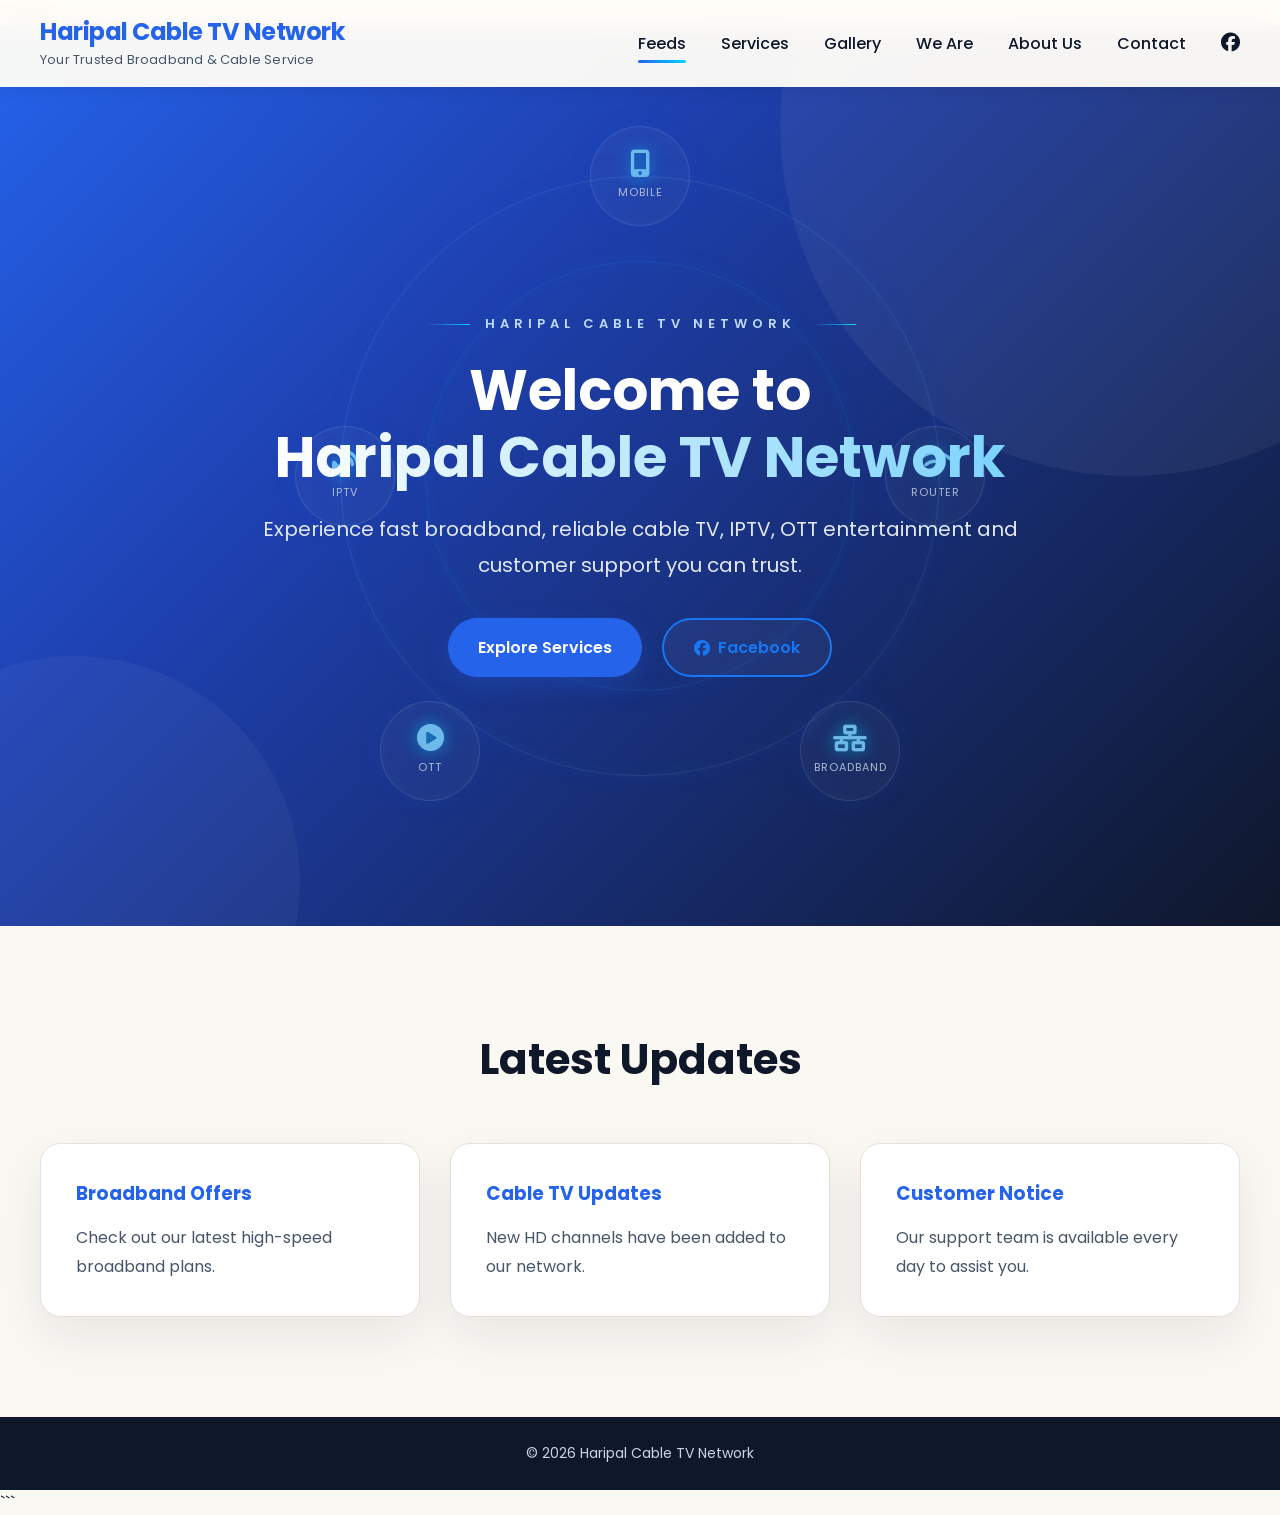
==== commit bf76a4d4: "Remove Night Mode from all htmpl page" ====
--- a/index.html
+++ b/index.html
@@ -1,3 +1,4 @@
+```html
 <!DOCTYPE html>
 <html lang="en">
 <head>
@@ -16,73 +17,89 @@
     href="https://cdnjs.cloudflare.com/ajax/libs/font-awesome/6.6.0/css/all.min.css">
 
 </head>
+
 <body>
 
 <!-- ================= NAVBAR ================= -->
 
-<!-- ================= NAVBAR ================= -->
-
 <header>
 
     <nav class="navbar">
 
         <a href="index.html" class="logo">
+
             <div>
+
                 <h2>Haripal Cable TV Network</h2>
-                <span data-i18n="nav.tagline">Your Trusted Broadband & Cable Service</span>
+
+                <span data-i18n="nav.tagline">
+                    Your Trusted Broadband & Cable Service
+                </span>
+
             </div>
+
         </a>
 
+
         <ul class="nav-links">
 
             <li>
-                <a class="active" href="index.html#feeds">Feeds</a>
-            </li>
-
-            <li>
-                <a href="services.html">Services</a>
-            </li>
-
-            <li>
-                <a href="gallery.html">Gallery</a>
-            </li>
-
-            <li>
-                <a href="team.html">We Are</a>
-            </li>
-
-            <li>
-                <a href="about.html">About Us</a>
-            </li>
-
-            <li>
-                <a href="contact.html">Contact</a>
-            </li>
-
-            <li>
+                <a class="active" href="index.html#feeds">
+                    Feeds
+                </a>
+            </li>
+
+            <li>
+                <a href="services.html">
+                    Services
+                </a>
+            </li>
+
+            <li>
+                <a href="gallery.html">
+                    Gallery
+                </a>
+            </li>
+
+            <li>
+                <a href="team.html">
+                    We Are
+                </a>
+            </li>
+
+            <li>
+                <a href="about.html">
+                    About Us
+                </a>
+            </li>
+
+            <li>
+                <a href="contact.html">
+                    Contact
+                </a>
+            </li>
+
+            <li>
+
                 <a href="https://www.facebook.com/profile.php?id=61586978473232"
                    target="_blank"
                    rel="noopener noreferrer">
+
                     <i class="fab fa-facebook"></i>
-                </a>
+
+                </a>
+
             </li>
 
         </ul>
-        <div class="site-controls">
-
-    <button
-    type="button"
-    class="theme-toggle"
-    aria-label="Switch to Night Mode"
-    title="Night Mode">
-
-    🌙
-
-</button>
-
-</div>
+
+
+        <!-- MOBILE MENU -->
+
         <div class="menu-toggle">
+
             <i class="fas fa-bars"></i>
+
         </div>
 
     </nav>
@@ -91,38 +108,62 @@
 
 
 <!-- ================= HERO ================= -->
+
 <section class="hero">
 
     <!-- CINEMATIC TECHNOLOGY ORBITS -->
+
     <div class="tech-orbit">
 
         <div class="tech-icon mobile-icon">
+
             <i class="fas fa-mobile-screen-button"></i>
+
             <span>Mobile</span>
-        </div>
+
+        </div>
+
 
         <div class="tech-icon router-icon">
+
             <i class="fas fa-wifi"></i>
+
             <span>Router</span>
-        </div>
+
+        </div>
+
 
         <div class="tech-icon broadband-icon">
+
             <i class="fas fa-network-wired"></i>
+
             <span>Broadband</span>
-        </div>
+
+        </div>
+
 
         <div class="tech-icon ott-icon">
+
             <i class="fas fa-play-circle"></i>
+
             <span>OTT</span>
-        </div>
+
+        </div>
+
 
         <div class="tech-icon iptv-icon">
+
             <i class="fas fa-satellite-dish"></i>
+
             <span>IPTV</span>
-        </div>
-
-        <!-- glowing connection ring -->
+
+        </div>
+
+
+        <!-- GLOWING CONNECTION RING -->
+
         <div class="orbit-ring ring-one"></div>
+
         <div class="orbit-ring ring-two"></div>
 
     </div>
@@ -131,32 +172,48 @@
     <div class="hero-content">
 
         <div class="hero-brand">
+
             <span class="brand-line"></span>
+
             <span>HARIPAL CABLE TV NETWORK</span>
+
             <span class="brand-line"></span>
-        </div>
+
+        </div>
+
 
         <h1>
+
             Welcome to
+
             <span>Haripal Cable TV Network</span>
+
         </h1>
 
+
         <p>
+
             Experience fast broadband, reliable cable TV,
             IPTV, OTT entertainment and customer support you can trust.
+
         </p>
 
+
         <div class="hero-buttons">
 
             <a href="services.html" class="btn-primary">
+
                 Explore Services
+
             </a>
+
 
             <a href="https://www.facebook.com/profile.php?id=61586978473232"
                target="_blank"
                class="btn-secondary">
 
                 <i class="fab fa-facebook"></i>
+
                 Facebook
 
             </a>
@@ -167,25 +224,46 @@
 
 </section>
 
+
+<!-- ================= FEEDS ================= -->
+
 <section id="feeds" class="feeds">
 
     <h2>Latest Updates</h2>
 
+
     <div class="feed-container">
 
         <div class="feed-card">
+
             <h3>Broadband Offers</h3>
-            <p>Check out our latest high-speed broadband plans.</p>
-        </div>
+
+            <p>
+                Check out our latest high-speed broadband plans.
+            </p>
+
+        </div>
+
 
         <div class="feed-card">
+
             <h3>Cable TV Updates</h3>
-            <p>New HD channels have been added to our network.</p>
-        </div>
+
+            <p>
+                New HD channels have been added to our network.
+            </p>
+
+        </div>
+
 
         <div class="feed-card">
+
             <h3>Customer Notice</h3>
-            <p>Our support team is available every day to assist you.</p>
+
+            <p>
+                Our support team is available every day to assist you.
+            </p>
+
         </div>
 
     </div>
@@ -193,17 +271,25 @@
 </section>
 
 
+<!-- ================= FOOTER ================= -->
+
 <footer>
 
-<p>
-
-© 2026 Haripal Cable TV Network
-
-</p>
+    <p>
+
+        © 2026 Haripal Cable TV Network
+
+    </p>
 
 </footer>
 
+
+<!-- ================= SCRIPTS ================= -->
+
 <script src="script.js"></script>
-<script src="site-settings.js"></script>
+
+<script src="site-setting.js"></script>
+
 </body>
-</html>+</html>
+```
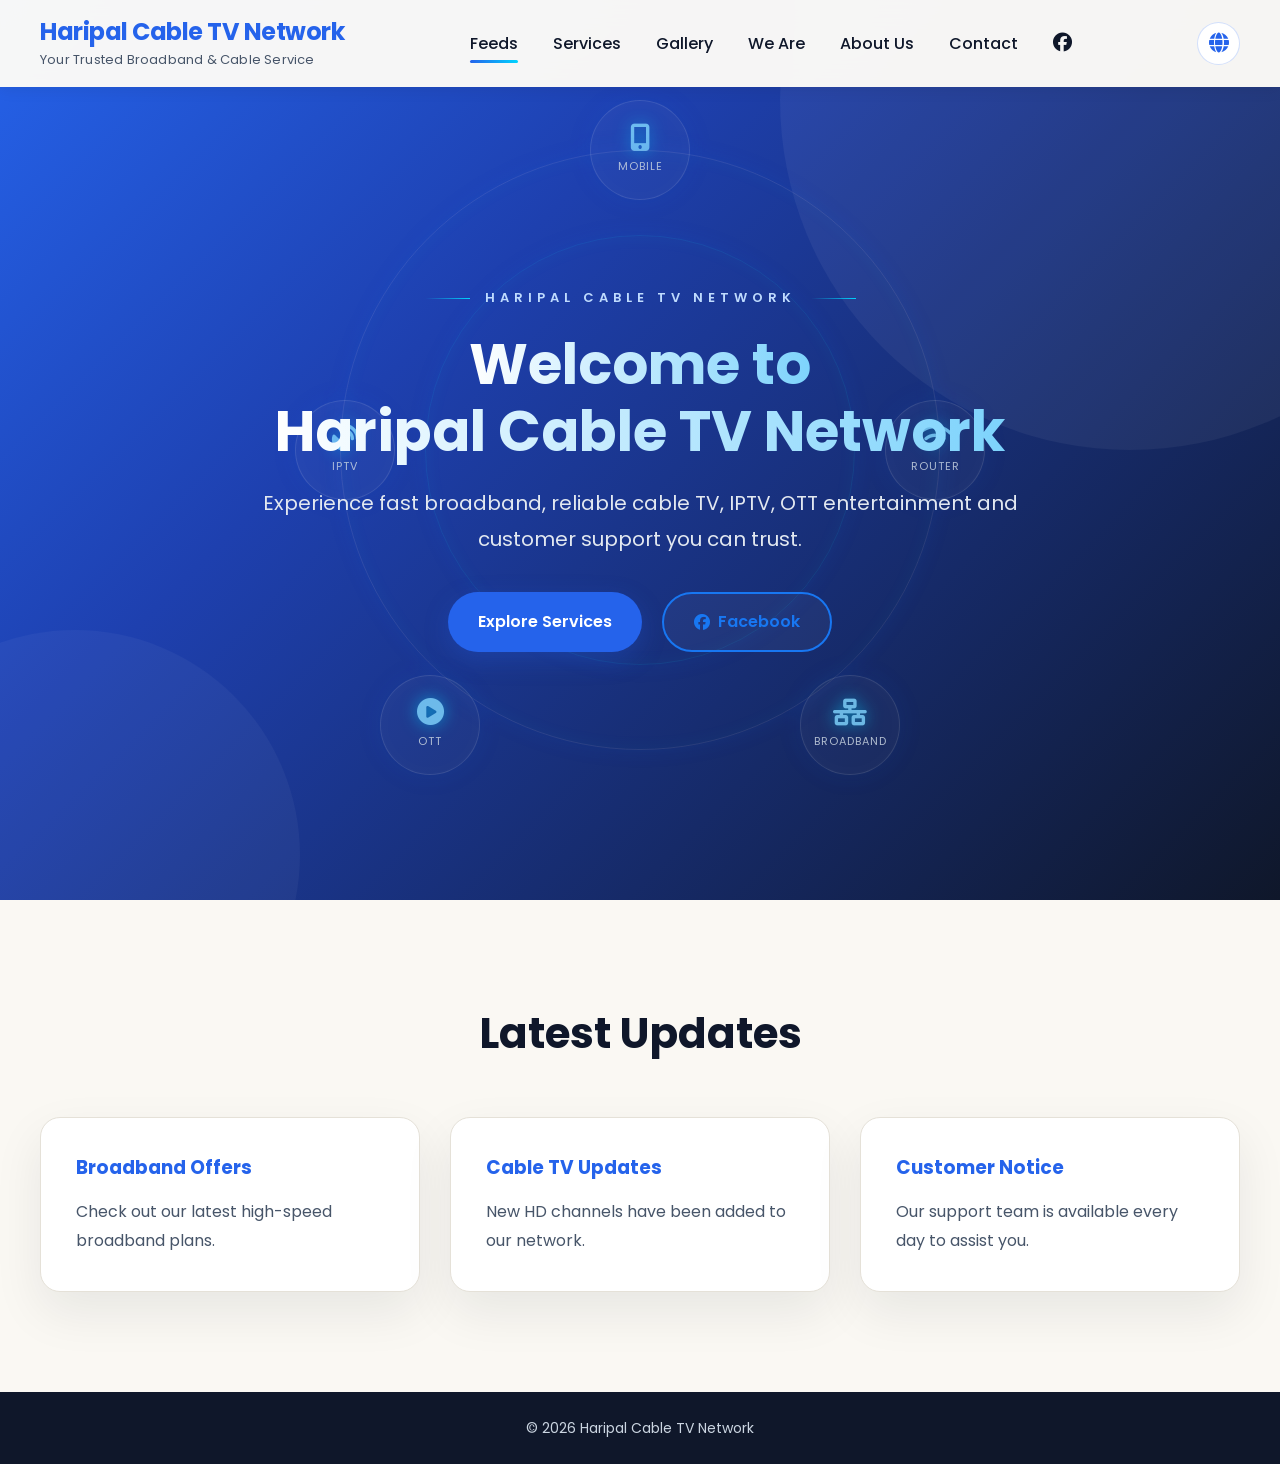
==== commit 4eb82591: "updating files" ====
--- a/index.html
+++ b/index.html
@@ -1,18 +1,24 @@
-```html
+
 <!DOCTYPE html>
 <html lang="en">
+
 <head>
+
     <meta charset="UTF-8">
+
     <meta name="viewport" content="width=device-width, initial-scale=1.0">
 
+    <meta name="description" content="Haripal Cable TV Network offers reliable broadband, cable TV, IPTV and OTT entertainment services in Haripal, Hooghly.">
+
     <title>Haripal Cable TV Network</title>
 
+    <!-- MAIN STYLESHEET -->
     <link rel="stylesheet" href="style.css">
 
-    <!-- Google Font -->
+    <!-- GOOGLE FONT -->
     <link href="https://fonts.googleapis.com/css2?family=Poppins:wght@300;400;500;600;700&display=swap" rel="stylesheet">
 
-    <!-- Font Awesome -->
+    <!-- FONT AWESOME -->
     <link rel="stylesheet"
     href="https://cdnjs.cloudflare.com/ajax/libs/font-awesome/6.6.0/css/all.min.css">
 
@@ -20,11 +26,15 @@
 
 <body>
 
-<!-- ================= NAVBAR ================= -->
+<!-- =====================================================
+     NAVBAR
+===================================================== -->
 
 <header>
 
     <nav class="navbar">
+
+        <!-- BRANDING -->
 
         <a href="index.html" class="logo">
 
@@ -41,49 +51,60 @@
         </a>
 
 
+        <!-- NAVIGATION LINKS -->
+
         <ul class="nav-links">
 
             <li>
-                <a class="active" href="index.html#feeds">
+                <a class="active" href="index.html#feeds"
+                   data-i18n="nav.feeds">
                     Feeds
                 </a>
             </li>
 
             <li>
-                <a href="services.html">
+                <a href="services.html"
+                   data-i18n="nav.services">
                     Services
                 </a>
             </li>
 
             <li>
-                <a href="gallery.html">
+                <a href="gallery.html"
+                   data-i18n="nav.gallery">
                     Gallery
                 </a>
             </li>
 
             <li>
-                <a href="team.html">
+                <a href="team.html"
+                   data-i18n="nav.team">
                     We Are
                 </a>
             </li>
 
             <li>
-                <a href="about.html">
+                <a href="about.html"
+                   data-i18n="nav.about">
                     About Us
                 </a>
             </li>
 
             <li>
-                <a href="contact.html">
+                <a href="contact.html"
+                   data-i18n="nav.contact">
                     Contact
                 </a>
             </li>
+
+            <!-- FACEBOOK -->
 
             <li>
 
                 <a href="https://www.facebook.com/profile.php?id=61586978473232"
                    target="_blank"
-                   rel="noopener noreferrer">
+                   rel="noopener noreferrer"
+                   aria-label="Visit HCN on Facebook">
 
                     <i class="fab fa-facebook"></i>
 
@@ -94,9 +115,79 @@
         </ul>
 
 
+        <!-- LANGUAGE SELECTOR -->
+
+        <div class="language-selector">
+
+            <button
+                class="language-toggle"
+                type="button"
+                aria-label="Select website language"
+                aria-expanded="false"
+                aria-haspopup="true"
+                title="Change Language">
+
+                <i class="fas fa-globe"></i>
+
+            </button>
+
+
+            <!-- LANGUAGE DROPDOWN -->
+
+            <div class="language-menu">
+
+                <div class="language-menu-title">
+                    Select Language
+                </div>
+
+
+                <button
+                    type="button"
+                    class="language-option active"
+                    data-lang="en">
+
+                    <span>🇬🇧</span>
+
+                    English
+
+                </button>
+
+
+                <button
+                    type="button"
+                    class="language-option"
+                    data-lang="bn">
+
+                    <span>🇮🇳</span>
+
+                    বাংলা
+
+                </button>
+
+
+                <button
+                    type="button"
+                    class="language-option"
+                    data-lang="hi">
+
+                    <span>🇮🇳</span>
+
+                    हिन्दी
+
+                </button>
+
+            </div>
+
+        </div>
+
+
         <!-- MOBILE MENU -->
 
-        <div class="menu-toggle">
+        <div class="menu-toggle"
+             role="button"
+             tabindex="0"
+             aria-label="Toggle navigation menu"
+             aria-expanded="false">
 
             <i class="fas fa-bars"></i>
 
@@ -107,10 +198,14 @@
 </header>
 
 
-<!-- ================= HERO ================= -->
+
+<!-- =====================================================
+     HERO SECTION
+===================================================== -->
 
 <section class="hero">
 
+
     <!-- CINEMATIC TECHNOLOGY ORBITS -->
 
     <div class="tech-orbit">
@@ -160,7 +255,7 @@
         </div>
 
 
-        <!-- GLOWING CONNECTION RING -->
+        <!-- GLOWING CONNECTION RINGS -->
 
         <div class="orbit-ring ring-one"></div>
 
@@ -169,8 +264,12 @@
     </div>
 
 
+
+    <!-- HERO CONTENT -->
+
     <div class="hero-content">
 
+
         <div class="hero-brand">
 
             <span class="brand-line"></span>
@@ -182,16 +281,20 @@
         </div>
 
 
+
         <h1>
 
-            Welcome to
+            <span data-i18n="hero.welcome">
+                Welcome to
+            </span>
 
             <span>Haripal Cable TV Network</span>
 
         </h1>
 
 
-        <p>
+
+        <p data-i18n="hero.description">
 
             Experience fast broadband, reliable cable TV,
             IPTV, OTT entertainment and customer support you can trust.
@@ -199,25 +302,36 @@
         </p>
 
 
+
+        <!-- HERO BUTTONS -->
+
         <div class="hero-buttons">
 
-            <a href="services.html" class="btn-primary">
+
+            <a href="services.html"
+               class="btn-primary"
+               data-i18n="hero.explore">
 
                 Explore Services
 
             </a>
+
 
 
             <a href="https://www.facebook.com/profile.php?id=61586978473232"
                target="_blank"
+               rel="noopener noreferrer"
                class="btn-secondary">
 
                 <i class="fab fa-facebook"></i>
 
-                Facebook
+                <span data-i18n="hero.facebook">
+                    Facebook
+                </span>
 
             </a>
 
+
         </div>
 
     </div>
@@ -225,57 +339,89 @@
 </section>
 
 
-<!-- ================= FEEDS ================= -->
+
+<!-- =====================================================
+     LATEST FEEDS
+===================================================== -->
 
 <section id="feeds" class="feeds">
 
-    <h2>Latest Updates</h2>
+
+    <h2 data-i18n="feeds.title">
+        Latest Updates
+    </h2>
+
 
 
     <div class="feed-container">
 
+
+        <!-- BROADBAND -->
+
         <div class="feed-card">
 
-            <h3>Broadband Offers</h3>
-
-            <p>
+            <h3 data-i18n="feeds.broadband">
+                Broadband Offers
+            </h3>
+
+            <p data-i18n="feeds.broadband.description">
+
                 Check out our latest high-speed broadband plans.
+
             </p>
 
         </div>
 
 
+
+        <!-- CABLE TV -->
+
         <div class="feed-card">
 
-            <h3>Cable TV Updates</h3>
-
-            <p>
+            <h3 data-i18n="feeds.cable">
+                Cable TV Updates
+            </h3>
+
+            <p data-i18n="feeds.cable.description">
+
                 New HD channels have been added to our network.
+
             </p>
 
         </div>
 
 
+
+        <!-- CUSTOMER NOTICE -->
+
         <div class="feed-card">
 
-            <h3>Customer Notice</h3>
-
-            <p>
+            <h3 data-i18n="feeds.notice">
+                Customer Notice
+            </h3>
+
+            <p data-i18n="feeds.notice.description">
+
                 Our support team is available every day to assist you.
+
             </p>
 
         </div>
 
+
     </div>
 
 </section>
 
 
-<!-- ================= FOOTER ================= -->
+
+<!-- =====================================================
+     FOOTER
+===================================================== -->
 
 <footer>
 
-    <p>
+    <p data-i18n="footer.copyright">
 
         © 2026 Haripal Cable TV Network
 
@@ -284,12 +430,20 @@
 </footer>
 
 
-<!-- ================= SCRIPTS ================= -->
+
+<!-- =====================================================
+     JAVASCRIPT
+===================================================== -->
+
+<!-- EXISTING NAVIGATION SCRIPT -->
 
 <script src="script.js"></script>
-
 <script src="site-setting.js"></script>
 
+<script src="js/translations.js"></script>
+<script src="js/language.js"></script>
+
+
 </body>
+
 </html>
-```
--- a/style.css
+++ b/style.css
@@ -1756,4 +1756,187 @@
         transition-duration:
             .01ms !important;
     }
-}+}
+
+/* =========================================================
+   HCN MULTILINGUAL LANGUAGE SELECTOR
+========================================================= */
+
+.language-selector {
+    position: relative;
+    display: flex;
+    align-items: center;
+    flex-shrink: 0;
+}
+
+/* Globe Button */
+
+.language-toggle {
+    width: 43px;
+    height: 43px;
+
+    display: flex;
+    align-items: center;
+    justify-content: center;
+
+    border: 1px solid rgba(37, 99, 235, .2);
+    border-radius: 50%;
+
+    background: #ffffff;
+    color: var(--hcn-primary);
+
+    font-size: 20px;
+
+    cursor: pointer;
+
+    transition:
+        transform .35s ease,
+        background .35s ease,
+        color .35s ease,
+        box-shadow .35s ease;
+}
+
+.language-toggle:hover {
+    background: var(--hcn-primary);
+    color: #ffffff;
+
+    transform: rotate(20deg) scale(1.08);
+
+    box-shadow:
+        0 0 15px rgba(37, 99, 235, .3);
+}
+
+/* Language Dropdown */
+
+.language-menu {
+    position: absolute;
+
+    top: calc(100% + 15px);
+    right: 0;
+
+    min-width: 180px;
+
+    padding: 8px;
+
+    background: #ffffff;
+
+    border: 1px solid var(--hcn-border);
+    border-radius: 14px;
+
+    box-shadow:
+        0 15px 40px rgba(15, 23, 42, .15);
+
+    opacity: 0;
+    visibility: hidden;
+
+    transform: translateY(-10px) scale(.96);
+
+    transform-origin: top right;
+
+    transition:
+        opacity .3s ease,
+        visibility .3s ease,
+        transform .3s ease;
+
+    z-index: 1100;
+}
+
+/* Open Dropdown */
+
+.language-selector.open .language-menu {
+    opacity: 1;
+    visibility: visible;
+
+    transform: translateY(0) scale(1);
+}
+
+/* Dropdown Heading */
+
+.language-menu-title {
+    padding: 10px 12px;
+
+    color: var(--hcn-text-secondary);
+
+    font-size: 11px;
+    font-weight: 600;
+
+    letter-spacing: 1px;
+    text-transform: uppercase;
+}
+
+/* Language Options */
+
+.language-option {
+    width: 100%;
+
+    display: flex;
+    align-items: center;
+
+    gap: 10px;
+
+    padding: 11px 12px;
+
+    border: none;
+    border-radius: 9px;
+
+    background: transparent;
+
+    color: var(--hcn-text);
+
+    font-size: 14px;
+    font-weight: 500;
+
+    text-align: left;
+
+    cursor: pointer;
+
+    transition:
+        background .25s ease,
+        color .25s ease,
+        padding-left .25s ease;
+}
+
+.language-option:hover {
+    background: rgba(37, 99, 235, .08);
+
+    color: var(--hcn-primary);
+
+    padding-left: 17px;
+}
+
+/* Selected Language */
+
+.language-option.active {
+    background: rgba(37, 99, 235, .1);
+
+    color: var(--hcn-primary);
+
+    font-weight: 600;
+}
+
+/* Mobile Adjustments */
+
+@media (max-width: 992px) {
+
+    .language-selector {
+        margin-left: auto;
+    }
+
+    .language-menu {
+        right: 0;
+    }
+}
+
+@media (max-width: 480px) {
+
+    .language-toggle {
+        width: 39px;
+        height: 39px;
+
+        font-size: 18px;
+    }
+
+    .language-menu {
+        min-width: 165px;
+    }
+}
